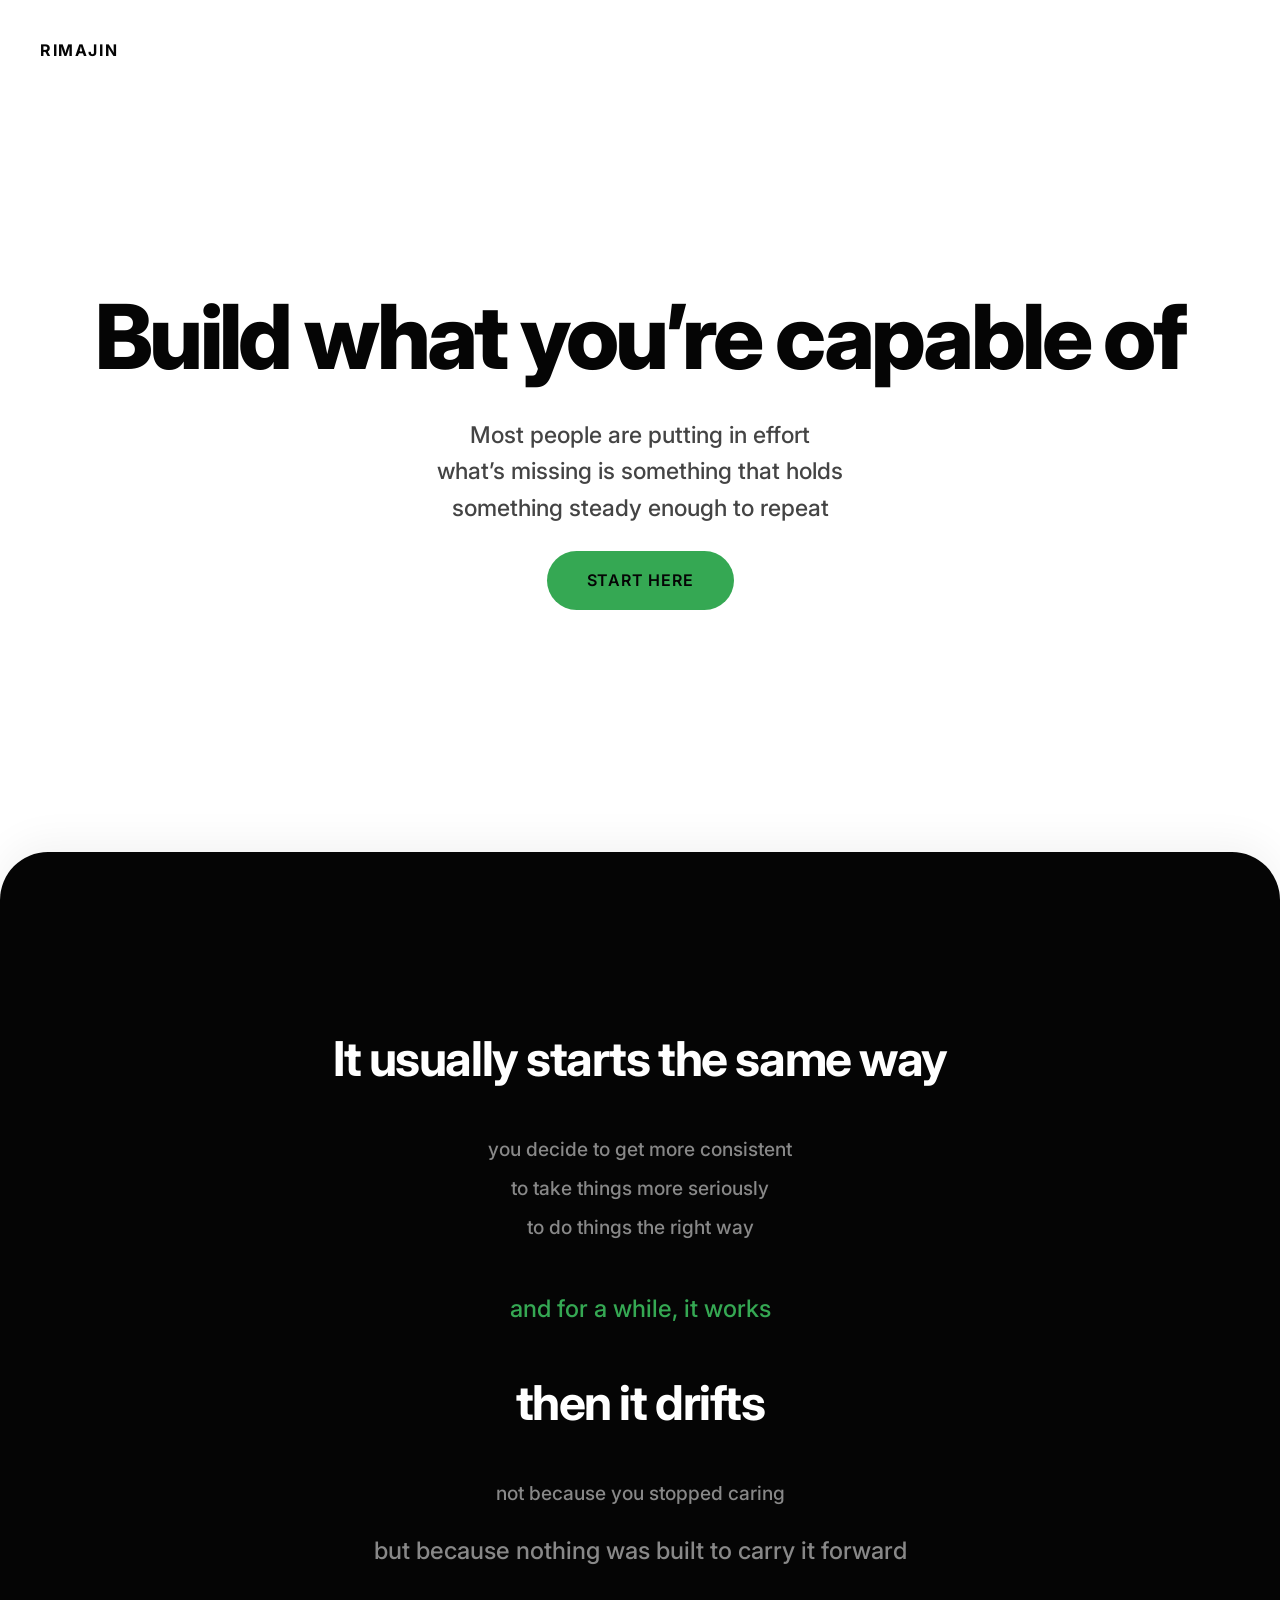
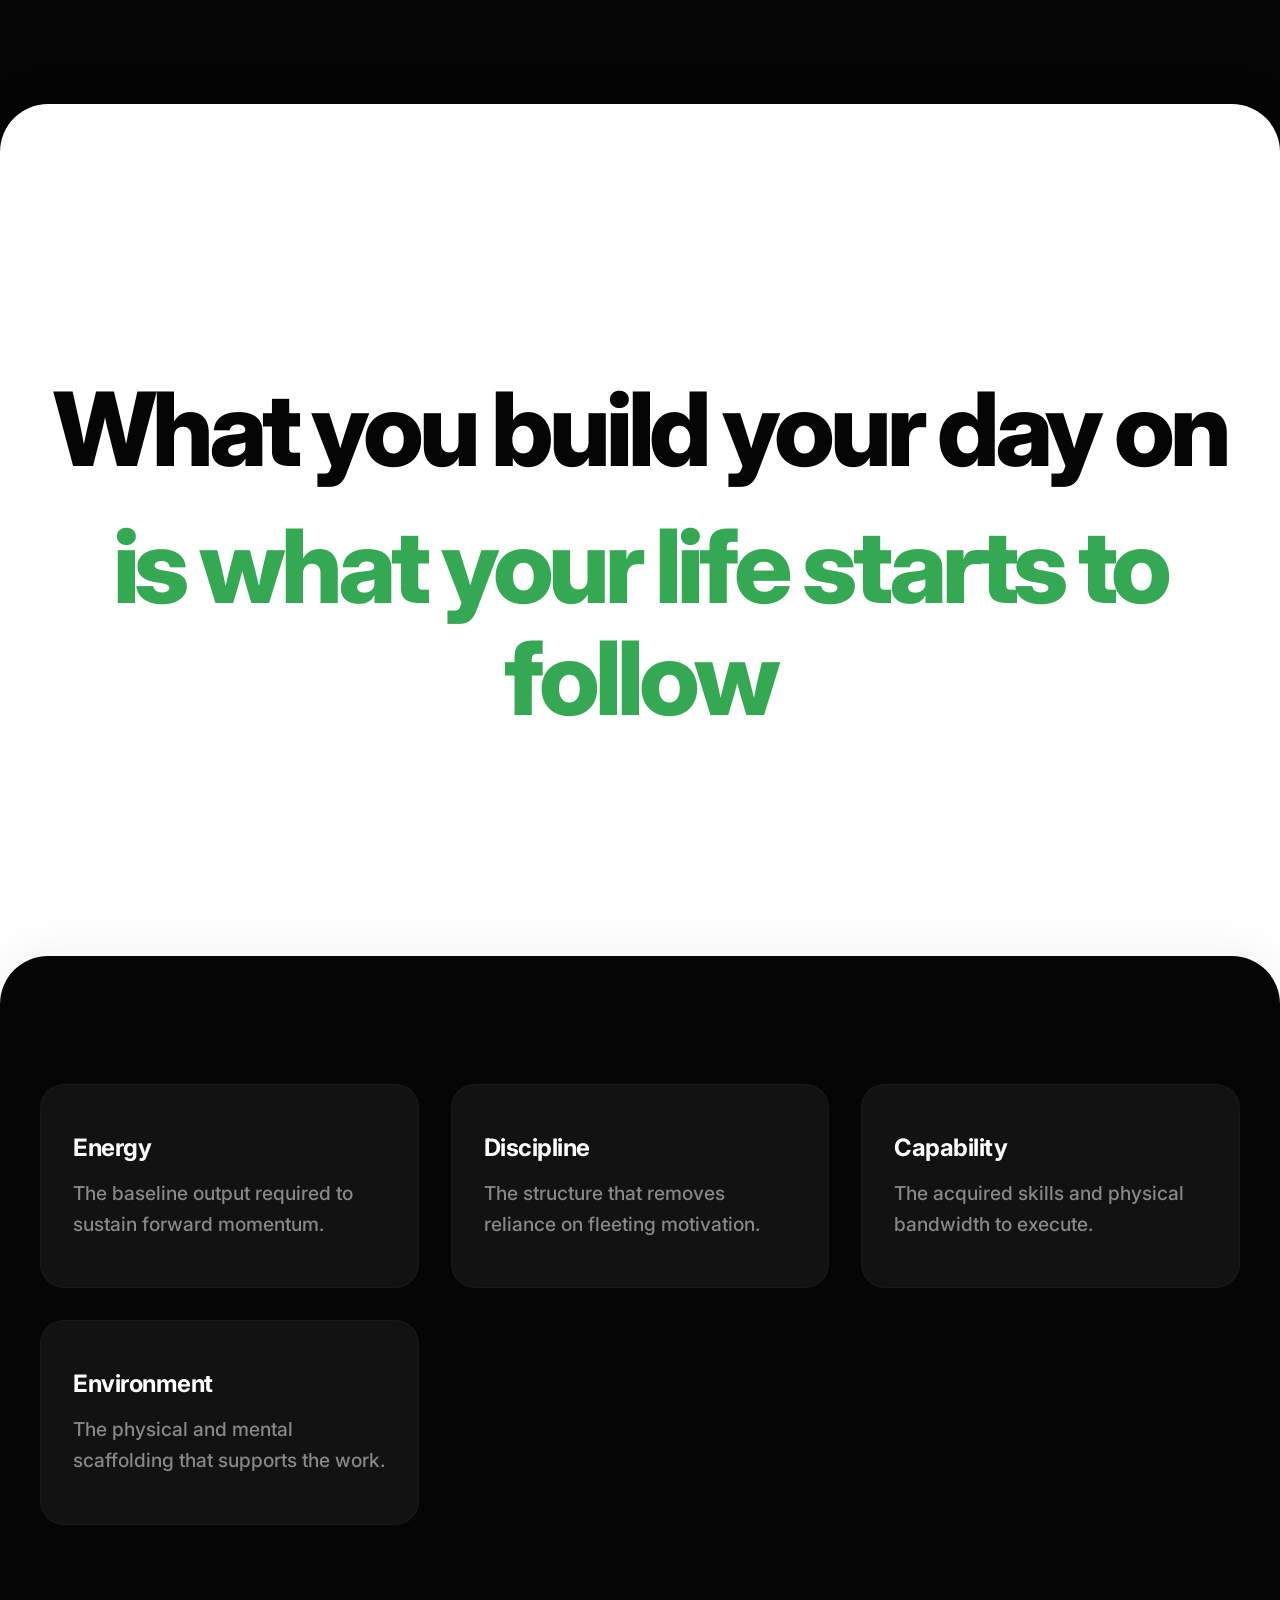
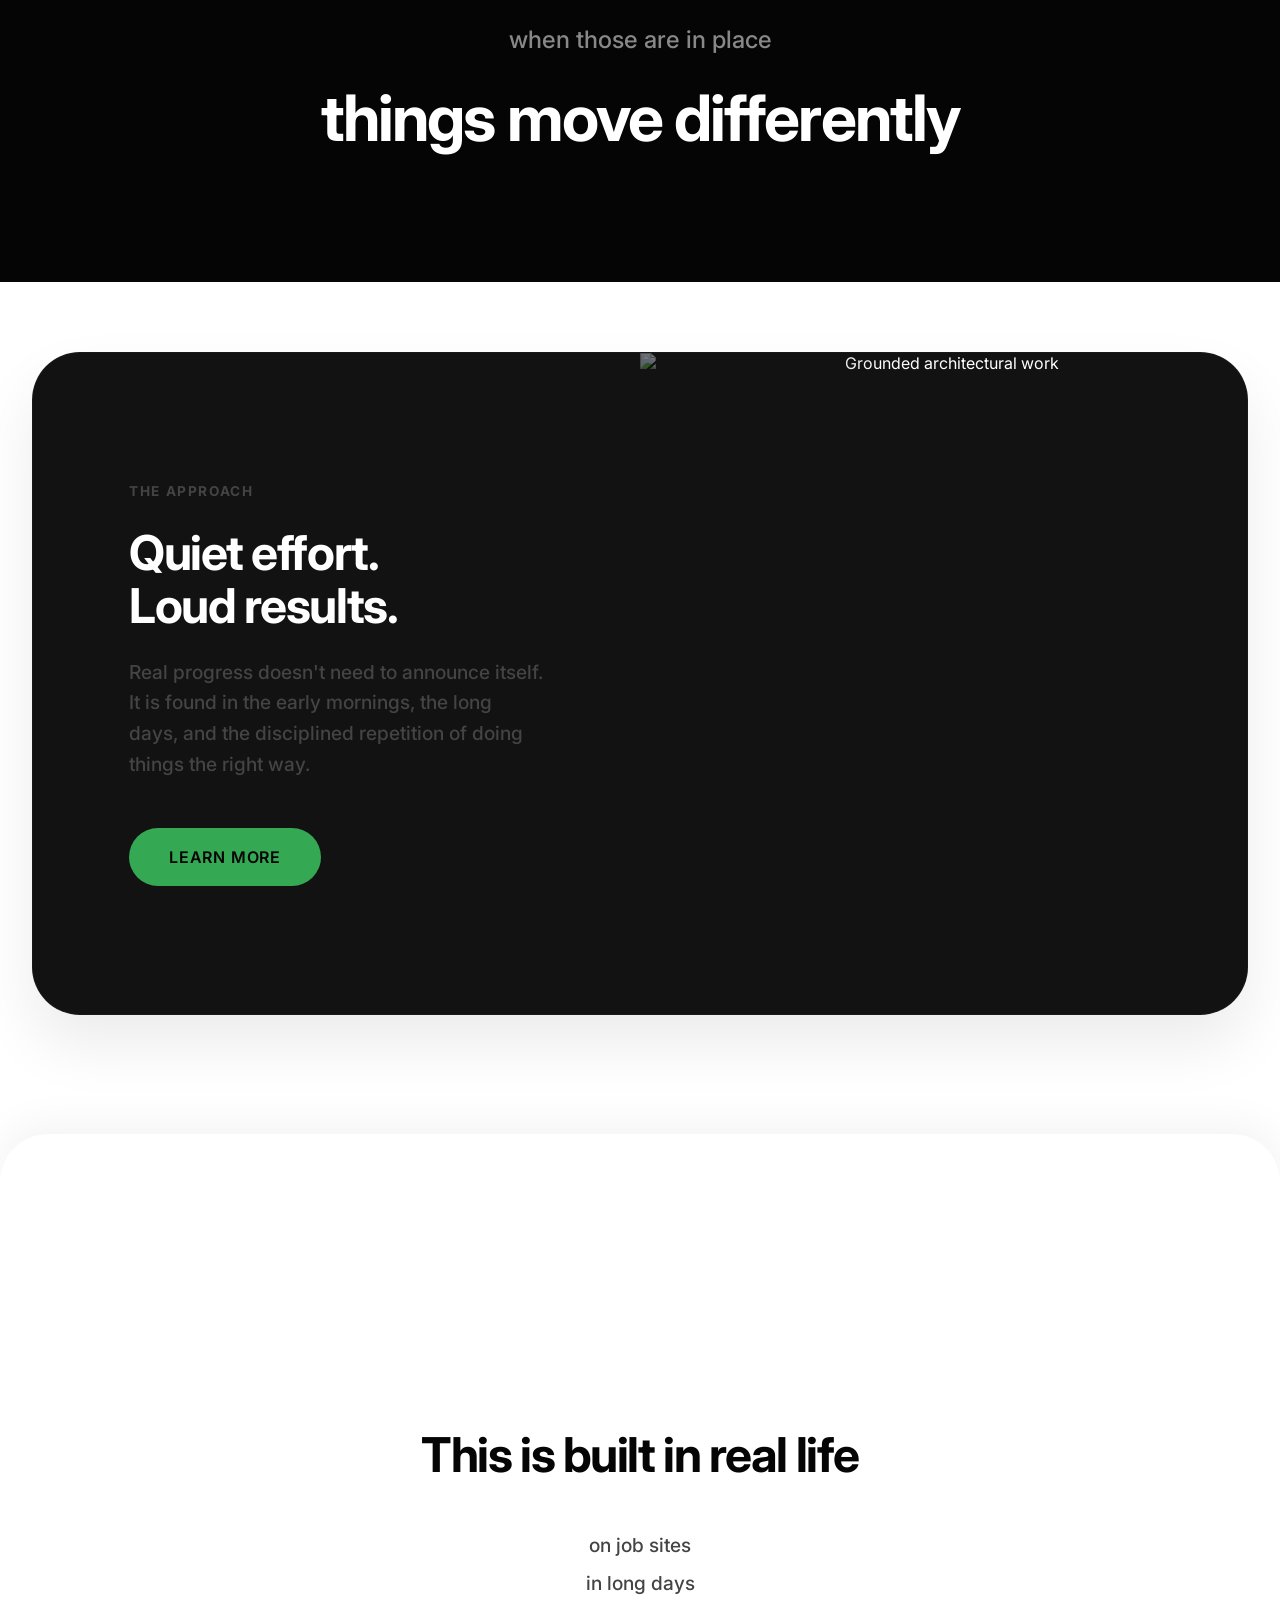
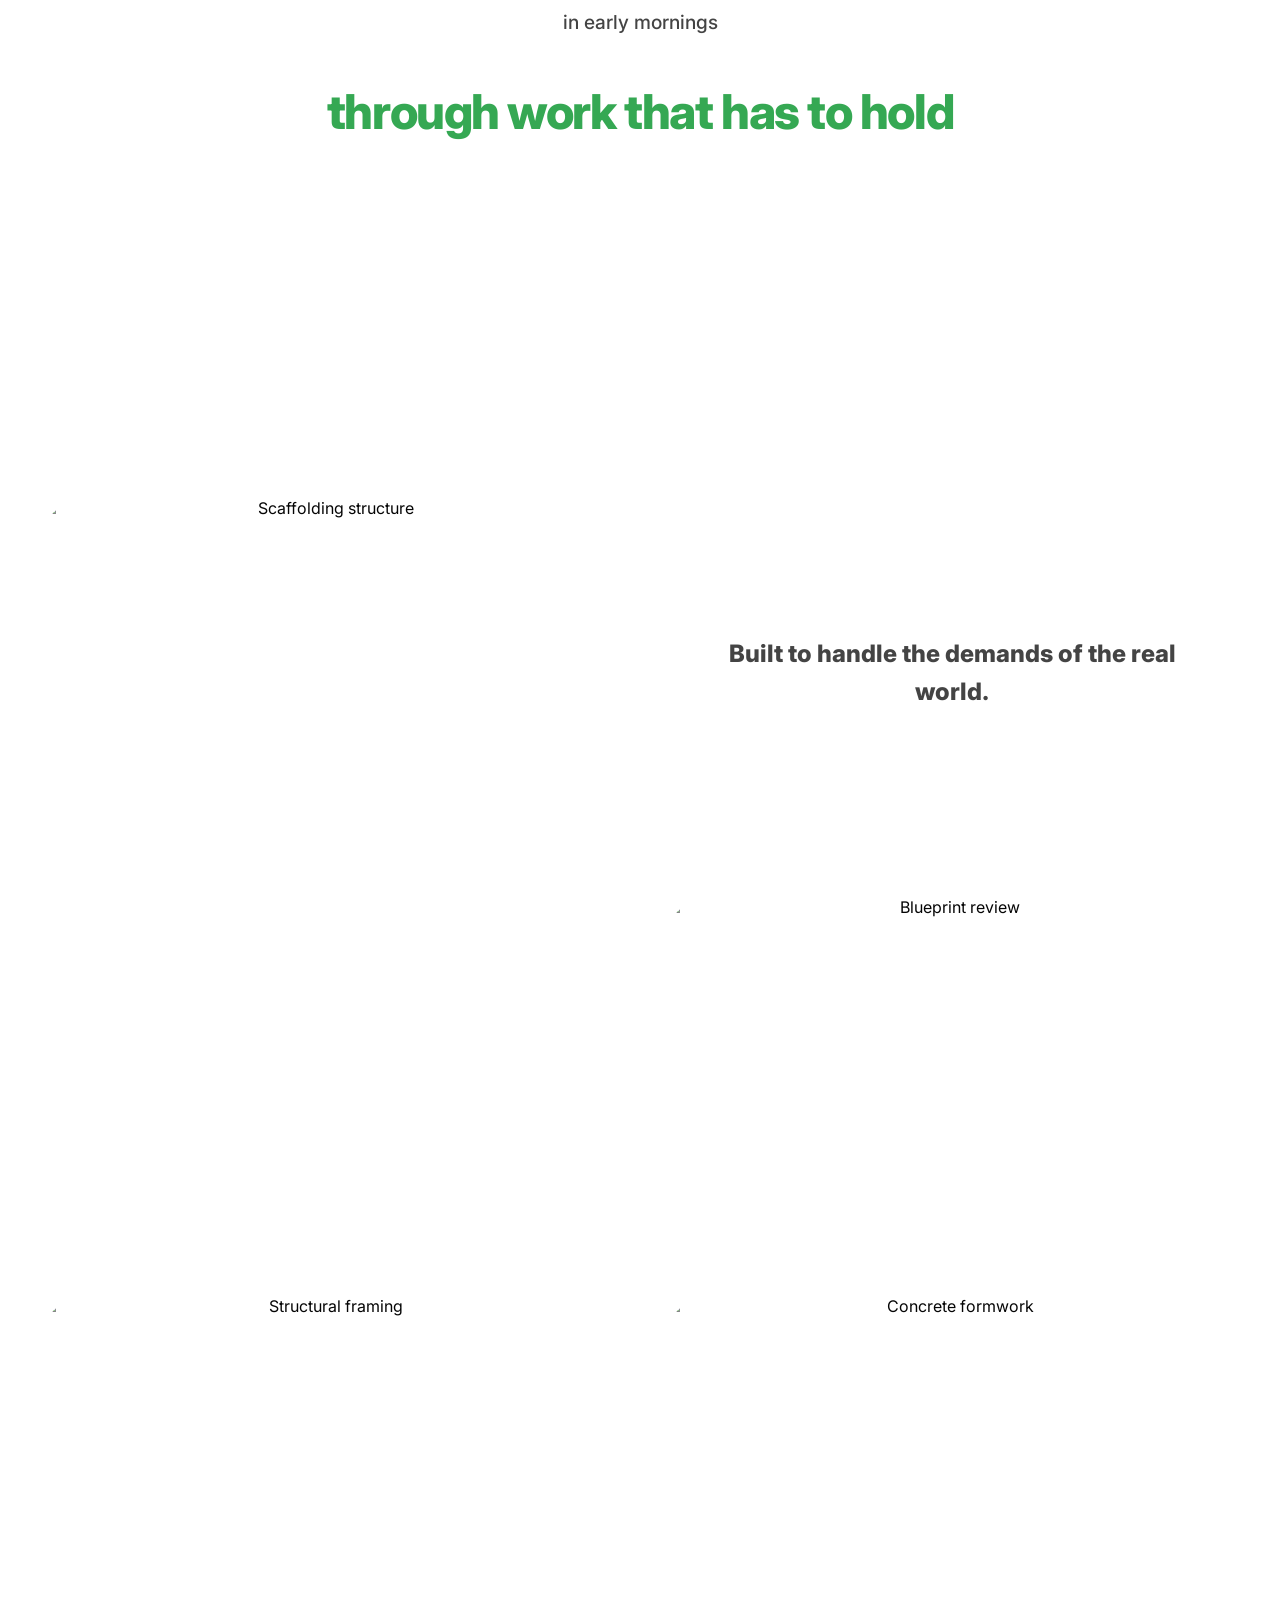
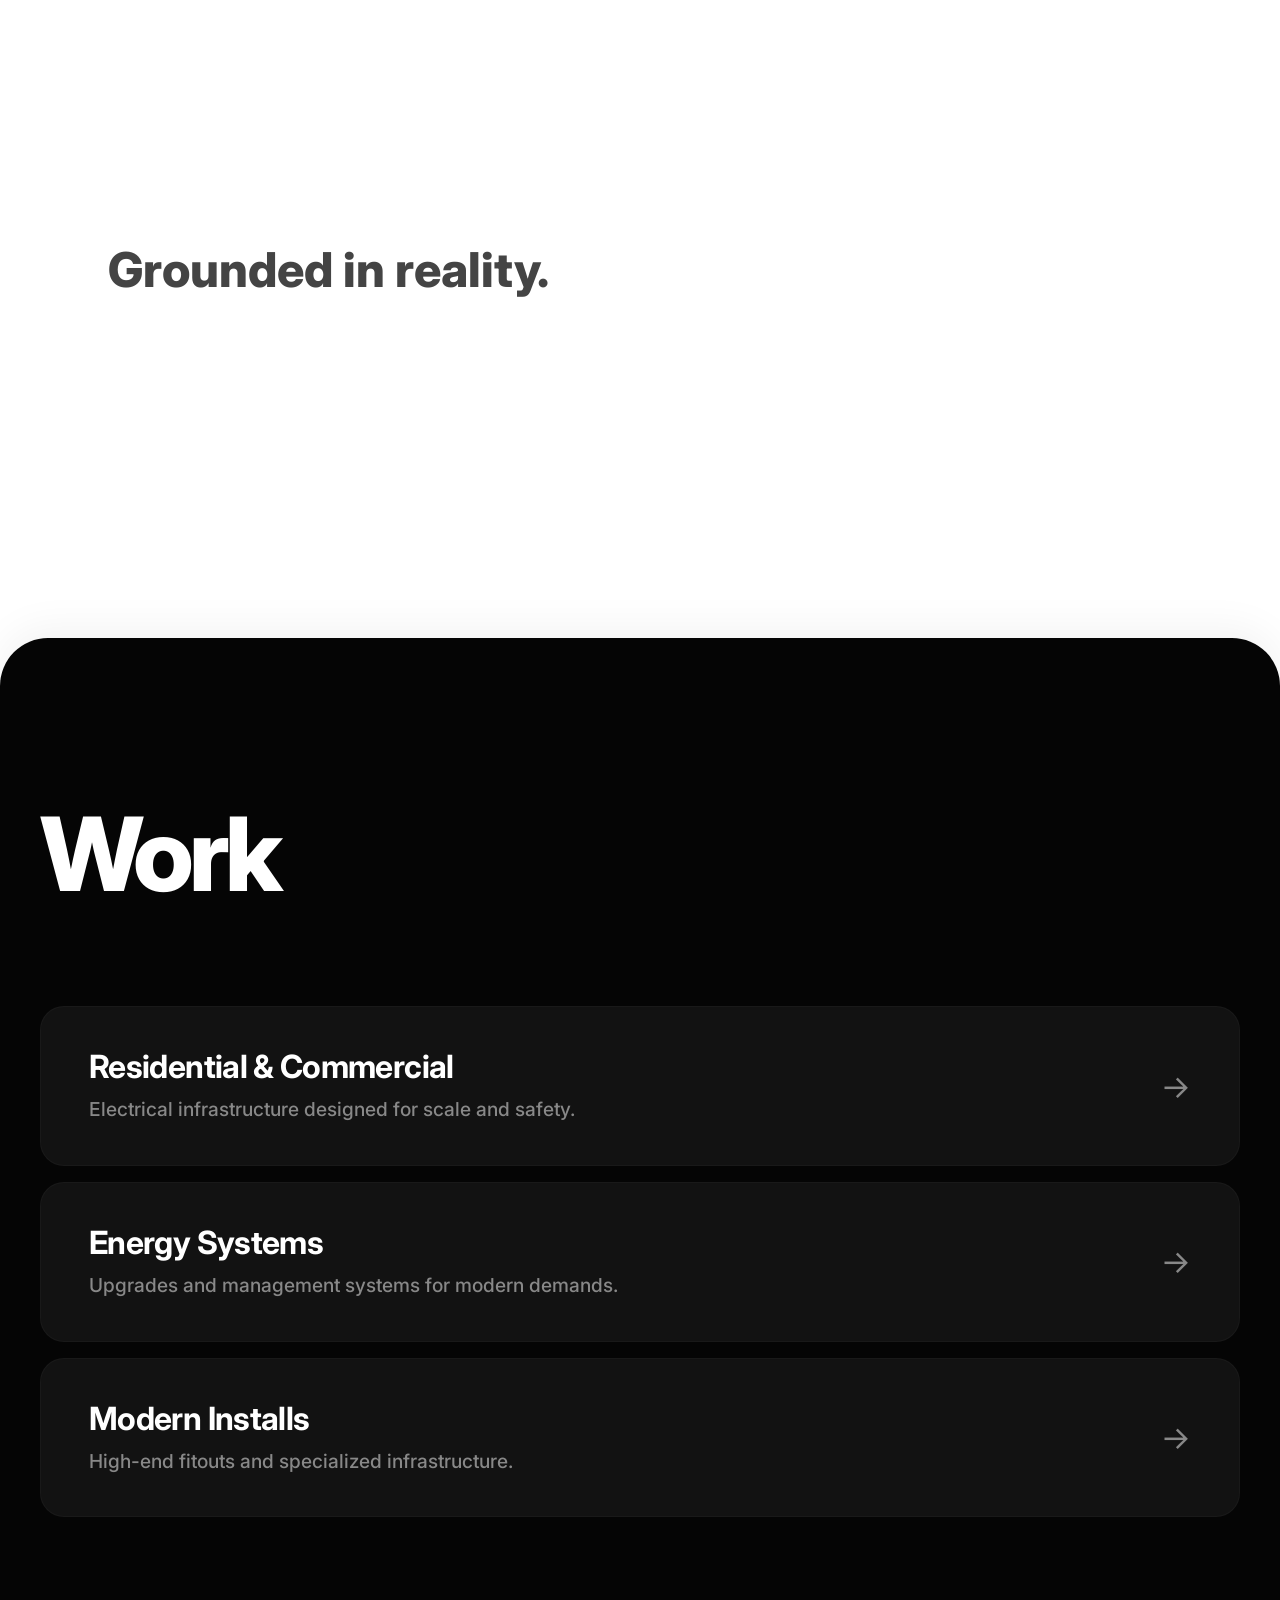
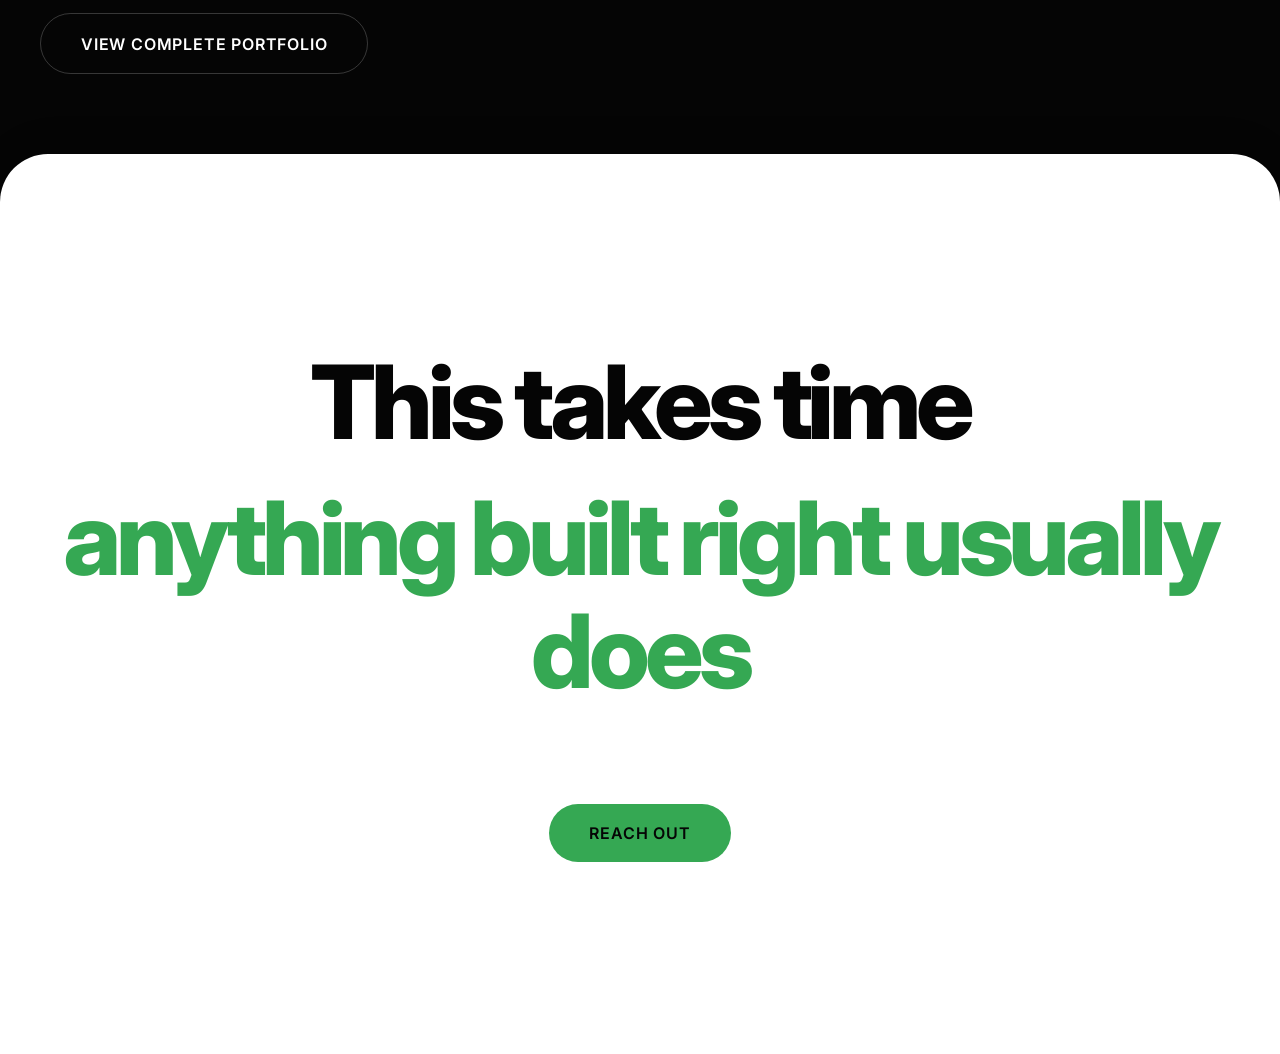
==== index.html @ c4cf65e9 "Add files via upload" ====
<!DOCTYPE html>
<html lang="en">
<head>
    <meta charset="UTF-8" />
    <meta name="viewport" content="width=device-width, initial-scale=1.0" />
    <title>Rimajin</title>
    
    <!-- Modern Typography: Inter -->
    <link rel="preconnect" href="https://fonts.googleapis.com">
    <link rel="preconnect" href="https://fonts.gstatic.com" crossorigin>
    <link href="https://fonts.googleapis.com/css2?family=Inter:wght@400;500;600;700;800&display=swap" rel="stylesheet">
    
    <link rel="stylesheet" href="styles.css" />
</head>
<body>
    
    <!-- Section 1 (Hero) -->
    <section class="screen theme-light" id="hero">
        <div class="logo fade-in-scale">Rimajin</div>
        <div class="content fade-in-scale">
            <h1>Build what you’re capable of</h1>
            <div class="subtext">
                <p>Most people are putting in effort</p>
                <p>what’s missing is something that holds</p>
                <p>something steady enough to repeat</p>
            </div>
            <div class="spacer-small"></div>
            <button class="btn btn-primary">Start here</button>
        </div>
    </section>

    <!-- Section 2 -->
    <section class="screen theme-dark rounded-top">
        <div class="content fade-in-scale">
            <h2 class="text-large">It usually starts the same way</h2>
            <div class="spacer-medium"></div>
            <div class="text-grid">
                <p>you decide to get more consistent</p>
                <p>to take things more seriously</p>
                <p>to do things the right way</p>
            </div>
            <div class="spacer-medium"></div>
            <p class="text-medium highlight-green">and for a while, it works</p>
            <div class="spacer-medium"></div>
            <h2 class="text-large">then it drifts</h2>
            <div class="spacer-medium"></div>
            <p>not because you stopped caring</p>
            <div class="spacer-small"></div>
            <p class="text-medium">but because nothing was built to carry it forward</p>
        </div>
    </section>

    <!-- Section 3 -->
    <section class="screen theme-light rounded-top">
        <div class="content fade-in-scale">
            <h2 class="text-oversized">What you build your day on</h2>
            <div class="spacer-small"></div>
            <h2 class="text-oversized highlight-green">is what your life starts to follow</h2>
        </div>
    </section>

    <!-- Section 4 Foundation -->
    <section class="screen theme-dark rounded-top section-foundation">
        <div class="content fade-in-scale">
            <div class="cards-grid">
                <div class="layer-card">
                    <h3>Energy</h3>
                    <p>The baseline output required to sustain forward momentum.</p>
                </div>
                <div class="layer-card">
                    <h3>Discipline</h3>
                    <p>The structure that removes reliance on fleeting motivation.</p>
                </div>
                <div class="layer-card">
                    <h3>Capability</h3>
                    <p>The acquired skills and physical bandwidth to execute.</p>
                </div>
                <div class="layer-card">
                    <h3>Environment</h3>
                    <p>The physical and mental scaffolding that supports the work.</p>
                </div>
            </div>
            <div class="spacer-large"></div>
            <div class="supporting-line">
                <p class="text-medium">when those are in place</p>
                <div class="spacer-small"></div>
                <h2>things move differently</h2>
            </div>
        </div>
    </section>

    <!-- Section 4.5 Feature -->
    <section class="screen theme-light" style="padding: 2rem 2rem 8rem;">
        <div class="feature-container theme-dark fade-in-scale">
            <div class="feature-content">
                <p class="supporting-line-small">The Approach</p>
                <div class="spacer-small"></div>
                <h2 class="text-large">Quiet effort.<br>Loud results.</h2>
                <div class="spacer-small"></div>
                <p>Real progress doesn't need to announce itself. It is found in the early mornings, the long days, and the disciplined repetition of doing things the right way.</p>
                <div class="spacer-medium"></div>
                <button class="btn btn-primary">Learn more</button>
            </div>
            <div class="feature-image">
                <!-- Using a high-quality relevant Unsplash placeholder since image gen failed -->
                <img src="https://images.unsplash.com/photo-1541888081622-0a1371fa76de?auto=format&fit=crop&q=80&w=1200&h=1400" alt="Grounded architectural work" />
                <div class="image-overlay"></div>
            </div>
        </div>
    </section>

    <!-- Section 5 -->
    <section class="screen theme-light rounded-top">
        <div class="content fade-in-scale">
            <h2 class="text-large">This is built in real life</h2>
            <div class="spacer-medium"></div>
            <div class="text-grid center">
                <p>on job sites</p>
                <p>in long days</p>
                <p>in early mornings</p>
            </div>
            <div class="spacer-medium"></div>
            <h2 class="text-large text-heavy highlight-green">through work that has to hold</h2>
        </div>
    </section>

    <!-- Section 5.5 Lifestyle Grid -->
    <section class="screen theme-light section-lifestyle" style="padding-top: 4rem; padding-bottom: 15rem;">
        <div class="content">
            <div class="lifestyle-grid">
                <!-- Offset Row 1/2-->
                <div class="fade-in-scale delay-1 item-large">
                    <div class="grid-item img-tile">
                        <img src="https://images.unsplash.com/photo-1504307651254-35680f356f12?auto=format&fit=crop&q=80&w=1200" alt="Scaffolding structure" />
                    </div>
                </div>
                <div class="fade-in-scale delay-2 item-small text-tile-wrap">
                    <div class="grid-item text-tile">
                        <p class="text-medium text-heavy">Built to handle the demands of the real world.</p>
                    </div>
                </div>
                <div class="fade-in-scale delay-3 item-small">
                    <div class="grid-item img-tile">
                        <img src="https://images.unsplash.com/photo-1581094794329-c8112a89af12?auto=format&fit=crop&q=80&w=800" alt="Blueprint review" />
                    </div>
                </div>
                
                <!-- Offset Row 3/4 -->
                <div class="fade-in-scale delay-1 item-small">
                    <div class="grid-item img-tile">
                        <img src="https://images.unsplash.com/photo-1531834685032-c34bf0d84c77?auto=format&fit=crop&q=80&w=800" alt="Structural framing" />
                    </div>
                </div>
                <div class="fade-in-scale delay-2 item-large">
                    <div class="grid-item img-tile">
                        <img src="https://images.unsplash.com/photo-1508344928928-768ad33ff17c?auto=format&fit=crop&q=80&w=1200" alt="Concrete formwork" />
                    </div>
                </div>
                <div class="fade-in-scale delay-3 item-small text-tile-wrap">
                    <div class="grid-item text-tile">
                        <p class="text-large text-heavy highlight-green">Grounded in reality.</p>
                    </div>
                </div>
            </div>
        </div>
    </section>

    <!-- Section 6 (Services) -->
    <section class="screen theme-dark rounded-top section-services">
        <div class="content fade-in-scale align-left">
            <h2 class="text-oversized section-label">Work</h2>
            <div class="spacer-large"></div>
            
            <div class="services-track">
                <a href="#" class="service-block">
                    <div class="service-content">
                        <h3>Residential &amp; Commercial</h3>
                        <p>Electrical infrastructure designed for scale and safety.</p>
                    </div>
                    <div class="service-arrow">→</div>
                </a>
                
                <a href="#" class="service-block">
                    <div class="service-content">
                        <h3>Energy Systems</h3>
                        <p>Upgrades and management systems for modern demands.</p>
                    </div>
                    <div class="service-arrow">→</div>
                </a>
                
                <a href="#" class="service-block">
                    <div class="service-content">
                        <h3>Modern Installs</h3>
                        <p>High-end fitouts and specialized infrastructure.</p>
                    </div>
                    <div class="service-arrow">→</div>
                </a>
            </div>

            <div class="spacer-large"></div>
            <button class="btn btn-outline-light">View complete portfolio</button>
        </div>
    </section>

    <!-- Section 7 (Closing) -->
    <section class="screen theme-light rounded-top section-closing">
        <div class="content fade-in-scale">
            <h2 class="text-oversized">This takes time</h2>
            <div class="spacer-small"></div>
            <h2 class="text-oversized highlight-green">anything built right usually does</h2>
            <div class="spacer-large"></div>
            <button class="btn btn-primary">Reach out</button>
        </div>
    </section>

    <script src="script.js"></script>
</body>
</html>
---- styles.css ----
:root {
    --green: #35a853;
    --black: #050505;
    --dark-grey: #121212;
    --light-grey: #f4f4f4;
    --text-grey: #888888;
    --white: #ffffff;
    --font-main: 'Inter', sans-serif;
    
    /* Architectural structural vars */
    --radius-large: 48px;
    --radius-card: 24px;
    --overlap: -48px;
}

* {
    margin: 0;
    padding: 0;
    box-sizing: border-box;
}

body {
    font-family: var(--font-main);
    background-color: var(--white);
    color: var(--black);
    -webkit-font-smoothing: antialiased;
    -moz-osx-font-smoothing: grayscale;
    /* Natural scrolling */
    overflow-x: hidden;
}

/* Base Section Styling */
.screen {
    min-height: 100vh;
    display: flex;
    flex-direction: column;
    justify-content: center;
    align-items: center;
    text-align: center;
    padding: 8rem 2rem;
    position: relative;
    width: 100%;
    z-index: 1;
}

.content {
    max-width: 1200px;
    width: 100%;
    display: flex;
    flex-direction: column;
    align-items: center;
    justify-content: center;
}

.content.align-left {
    align-items: flex-start;
    text-align: left;
}

/* Layered Overlap Architecture */
.rounded-top {
    border-top-left-radius: var(--radius-large);
    border-top-right-radius: var(--radius-large);
    margin-top: var(--overlap);
    /* Ensure shadows cast down onto the section before it */
    box-shadow: 0 -10px 40px rgba(0, 0, 0, 0.05);
}

/* Theme Alternation */
.theme-light {
    background-color: var(--white);
    color: var(--black);
}

.theme-dark {
    background-color: var(--black);
    color: var(--white);
}

/* Kinetic Motion setup */
.fade-in-scale {
    opacity: 0;
    transform: translateY(40px) scale(0.97);
    transition: opacity 1.4s cubic-bezier(0.16, 1, 0.3, 1), transform 1.4s cubic-bezier(0.16, 1, 0.3, 1);
}

.fade-in-scale.visible {
    opacity: 1;
    transform: translateY(0) scale(1);
}

/* Typography elements */
.logo {
    font-size: 1rem;
    font-weight: 700;
    letter-spacing: 0.1em;
    text-transform: uppercase;
    position: absolute;
    top: 40px;
    left: 40px;
    z-index: 10;
}

h1 {
    font-size: clamp(3rem, 7vw, 6rem);
    font-weight: 800;
    line-height: 1.05;
    letter-spacing: -0.04em;
    margin-bottom: 2rem;
}

h2 {
    font-size: clamp(2.5rem, 5vw, 4rem);
    font-weight: 700;
    line-height: 1.1;
    letter-spacing: -0.03em;
    margin: 0;
}

h2.text-oversized {
    font-size: clamp(3rem, 8vw, 6.5rem);
    font-weight: 800;
    letter-spacing: -0.05em;
}

p {
    font-size: clamp(1rem, 1.5vw, 1.2rem);
    font-weight: 500;
    line-height: 1.6;
    color: var(--text-grey);
    margin: 0;
}

.theme-light p {
    color: #444;
}

.text-large {
    font-size: clamp(2rem, 4vw, 3rem);
}
.text-medium {
    font-size: clamp(1.2rem, 2vw, 1.5rem);
}
.text-heavy {
    font-weight: 800;
}

.highlight-green {
    color: var(--green);
}

/* Special Spacing Helpers */
.spacer-small { height: 1.5rem; }
.spacer-medium { height: 3rem; }
.spacer-large { height: 6rem; }

/* Grids and Cards */
.subtext p {
    font-size: clamp(1.1rem, 1.8vw, 1.5rem);
}

.text-grid {
    display: flex;
    flex-direction: column;
    gap: 0.5rem;
}

.text-grid.center {
    align-items: center;
}

.cards-grid {
    display: grid;
    grid-template-columns: repeat(auto-fit, minmax(280px, 1fr));
    gap: 2rem;
    width: 100%;
}

.layer-card {
    background-color: var(--dark-grey);
    padding: 3rem 2rem;
    border-radius: var(--radius-card);
    text-align: left;
    transition: transform 0.4s cubic-bezier(0.16, 1, 0.3, 1), background-color 0.4s ease;
    border: 1px solid rgba(255, 255, 255, 0.03);
}

.layer-card:hover {
    transform: translateY(-8px);
    background-color: #1a1a1a;
    border-color: rgba(53, 168, 83, 0.3);
}

.layer-card h3 {
    font-size: 1.5rem;
    font-weight: 700;
    color: var(--white);
    margin-bottom: 1rem;
    letter-spacing: -0.02em;
}

/* Services section specific */
.section-services {
    padding-top: 10rem;
}

.services-track {
    width: 100%;
    display: flex;
    flex-direction: column;
    gap: 1rem;
}

.service-block {
    display: flex;
    justify-content: space-between;
    align-items: center;
    background-color: var(--dark-grey);
    padding: 2.5rem 3rem;
    border-radius: var(--radius-card);
    text-decoration: none;
    transition: all 0.4s cubic-bezier(0.16, 1, 0.3, 1);
    border: 1px solid rgba(255, 255, 255, 0.03);
}

.service-block:hover {
    transform: scale(1.02);
    background-color: var(--green);
    border-color: var(--green);
}

.service-content h3 {
    font-size: 2rem;
    color: var(--white);
    font-weight: 700;
    letter-spacing: -0.02em;
    margin-bottom: 0.5rem;
}

.service-block:hover .service-content h3,
.service-block:hover .service-content p {
    color: var(--black);
}

.service-arrow {
    font-size: 2rem;
    color: var(--text-grey);
    transition: transform 0.4s ease, color 0.4s ease;
}

.service-block:hover .service-arrow {
    color: var(--black);
    transform: translateX(10px);
}

/* Buttons */
.btn {
    display: inline-flex;
    align-items: center;
    justify-content: center;
    background-color: transparent;
    font-family: var(--font-main);
    font-size: 1rem;
    font-weight: 600;
    padding: 1.2rem 2.5rem;
    border: none;
    border-radius: 100px;
    cursor: pointer;
    text-transform: uppercase;
    letter-spacing: 0.05em;
    transition: all 0.3s cubic-bezier(0.16, 1, 0.3, 1);
}

.btn-primary {
    background-color: var(--green);
    color: var(--black);
}

.btn-primary:hover {
    background-color: var(--black);
    color: var(--green);
    transform: translateY(-3px) scale(1.02);
}

.theme-dark .btn-primary:hover {
    background-color: var(--white);
    color: var(--green);
}

.btn-outline-light {
    border: 1px solid rgba(255, 255, 255, 0.2);
    color: var(--white);
}

.btn-outline-light:hover {
    border-color: var(--white);
    background-color: var(--white);
    color: var(--black);
    transform: translateY(-3px);
}

/* Feature Section (2 Column) */
.feature-container {
    max-width: 1300px;
    width: 100%;
    margin: 0 auto;
    border-radius: var(--radius-large);
    background-color: var(--dark-grey); /* dark-grey or near black */
    display: grid;
    grid-template-columns: 1fr 1fr;
    box-shadow: 0 30px 60px rgba(0, 0, 0, 0.08); /* Grounded shadow */
    border: 1px solid rgba(255, 255, 255, 0.03);
    /* Subtle kinetic motion already handled by .fade-in-scale */
}

.feature-content {
    padding: 8rem 6rem;
    display: flex;
    flex-direction: column;
    justify-content: center;
    align-items: flex-start;
    text-align: left;
}

.supporting-line-small {
    font-size: 0.85rem;
    text-transform: uppercase;
    letter-spacing: 0.12em;
    font-weight: 700;
    color: rgba(255,255,255,0.4);
}

.feature-image {
    position: relative;
    width: 100%;
    height: 100%;
    min-height: 600px;
    /* Round only the right side on desktop */
    border-radius: 0 var(--radius-large) var(--radius-large) 0;
    overflow: hidden;
}

.feature-image img {
    position: absolute;
    top: 0;
    left: 0;
    width: 100%;
    height: 100%;
    object-fit: cover;
    object-position: center;
    display: block;
}

.image-overlay {
    position: absolute;
    top: 0;
    left: 0;
    right: 0;
    bottom: 0;
    /* Subtle gradient overlay to add depth without looking dirty */
    background: linear-gradient(to right, rgba(18,18,18,0.6) 0%, rgba(18,18,18,0) 40%);
    pointer-events: none;
}

/* Lifestyle Grid Section */
.lifestyle-grid {
    display: grid;
    grid-template-columns: repeat(2, 1fr);
    grid-auto-flow: dense;
    gap: 3rem;
    width: 100%;
}

.item-large { grid-row: span 2; }
.item-small { grid-row: span 1; }

.grid-item {
    width: 100%;
    height: 100%;
    border-radius: var(--radius-large);
    overflow: hidden;
    position: relative;
    background-color: transparent;
}

.img-tile {
    min-height: 100%;
    transition: transform 0.6s cubic-bezier(0.16, 1, 0.3, 1), box-shadow 0.6s ease;
}

/* Fixed heights to ensure perfect grid alignment */
.item-large > .grid-item { height: 750px; }
.item-small > .grid-item { height: 351px; /* (750 - 48px gap) / 2 */ }

.item-small.text-tile-wrap > .grid-item {
    background: transparent;
    border: none;
    display: flex;
    align-items: center;
    justify-content: center;
}

.img-tile img {
    width: 100%;
    height: 100%;
    object-fit: cover;
    display: block;
    transition: transform 1.2s cubic-bezier(0.16, 1, 0.3, 1);
}

.img-tile:hover {
    transform: translateY(-8px);
    box-shadow: 0 24px 48px rgba(0, 0, 0, 0.08); /* Subtle lift */
}

.img-tile:hover img {
    transform: scale(1.04); /* Slight zoom */
}

.text-tile {
    padding: 3rem;
    text-align: center;
}

/* Stagger transition delays for scroll fade */
.delay-1 { transition-delay: 0.1s, 0.1s; }
.delay-2 { transition-delay: 0.2s, 0.2s; }
.delay-3 { transition-delay: 0.3s, 0.3s; }

/* Responsive */
@media (max-width: 1024px) {
    .feature-container {
        grid-template-columns: 1fr;
    }
    
    .feature-content {
        padding: 5rem 3rem;
    }

    .feature-image {
        min-height: 400px;
        /* Round the bottom on mobile instead */
        border-radius: 0 0 var(--radius-large) var(--radius-large);
    }
}

@media (max-width: 768px) {
    .screen {
        padding: 5rem 1.5rem;
    }
    
    .rounded-top {
        margin-top: -32px;
        border-top-left-radius: 32px;
        border-top-right-radius: 32px;
    }

    .service-block {
        flex-direction: column;
        align-items: flex-start;
        padding: 2rem;
        gap: 1.5rem;
    }
    
    .service-arrow {
        align-self: flex-end;
    }
}
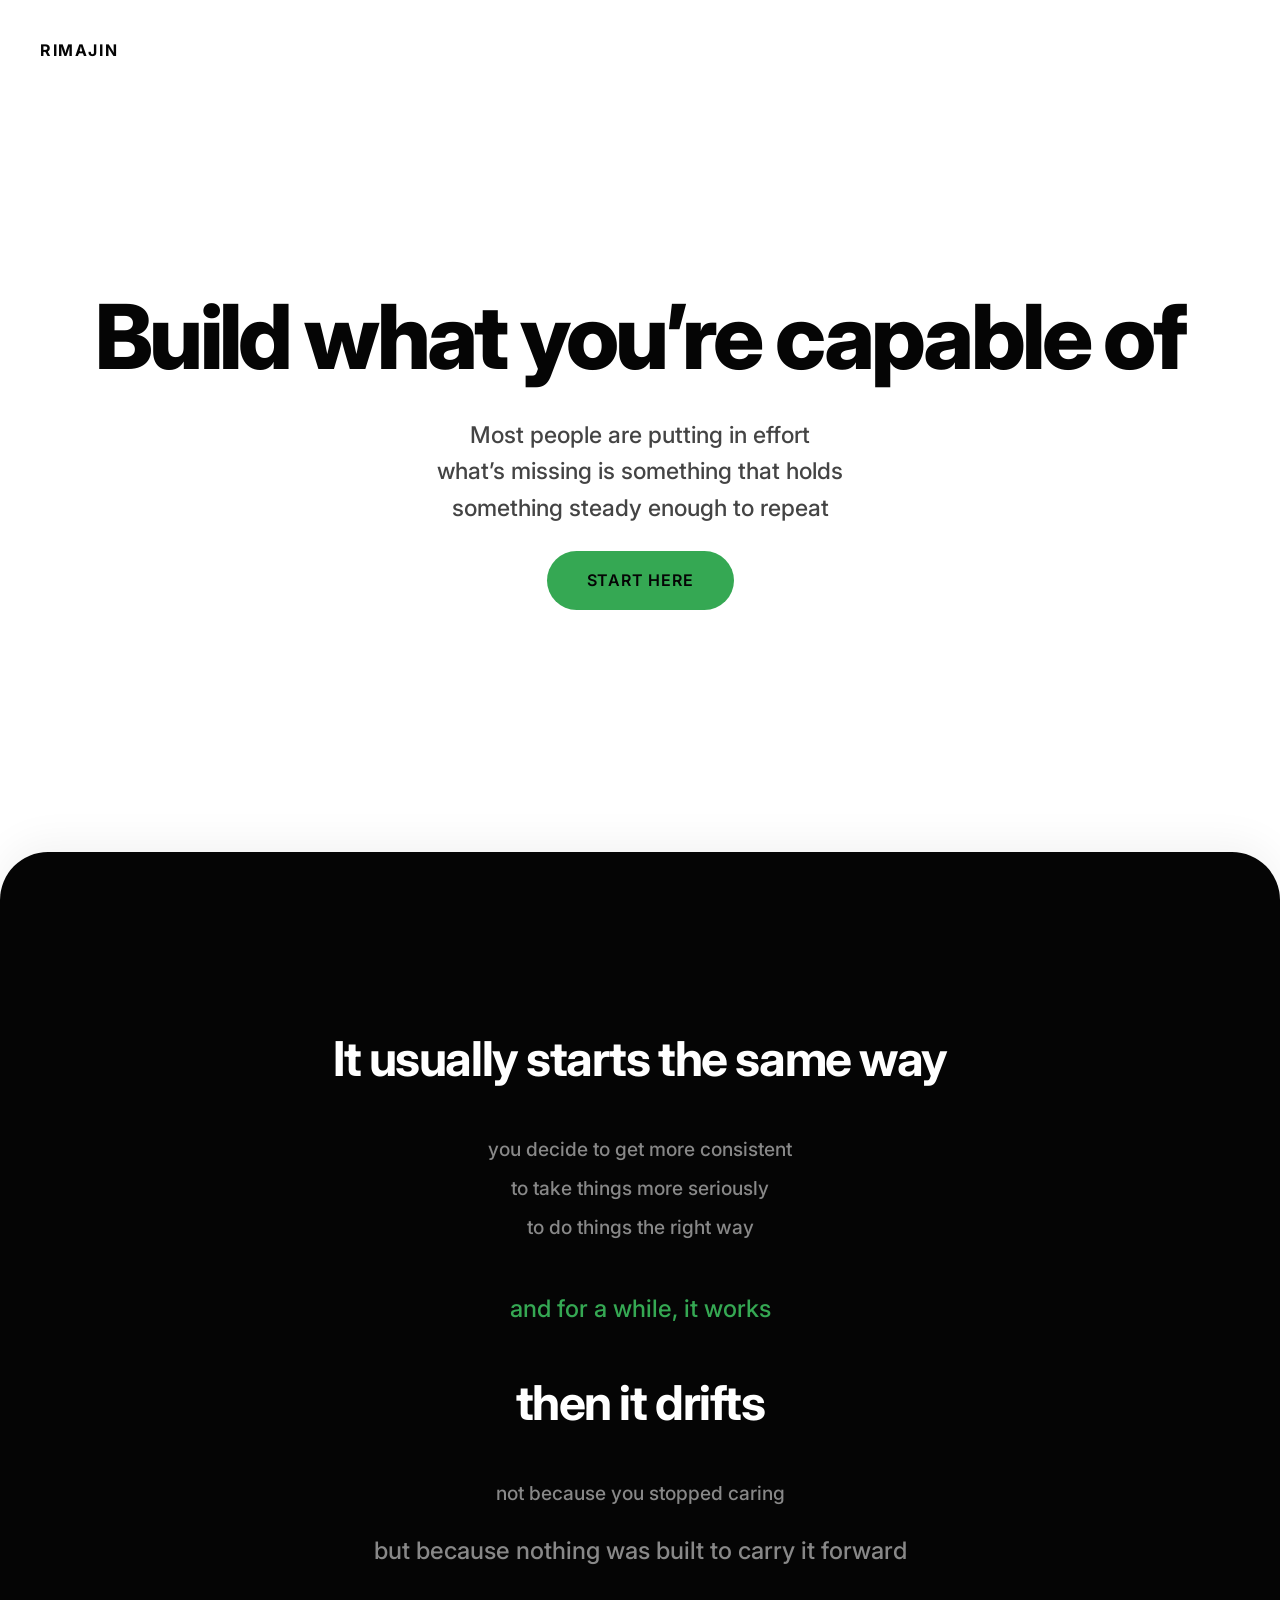
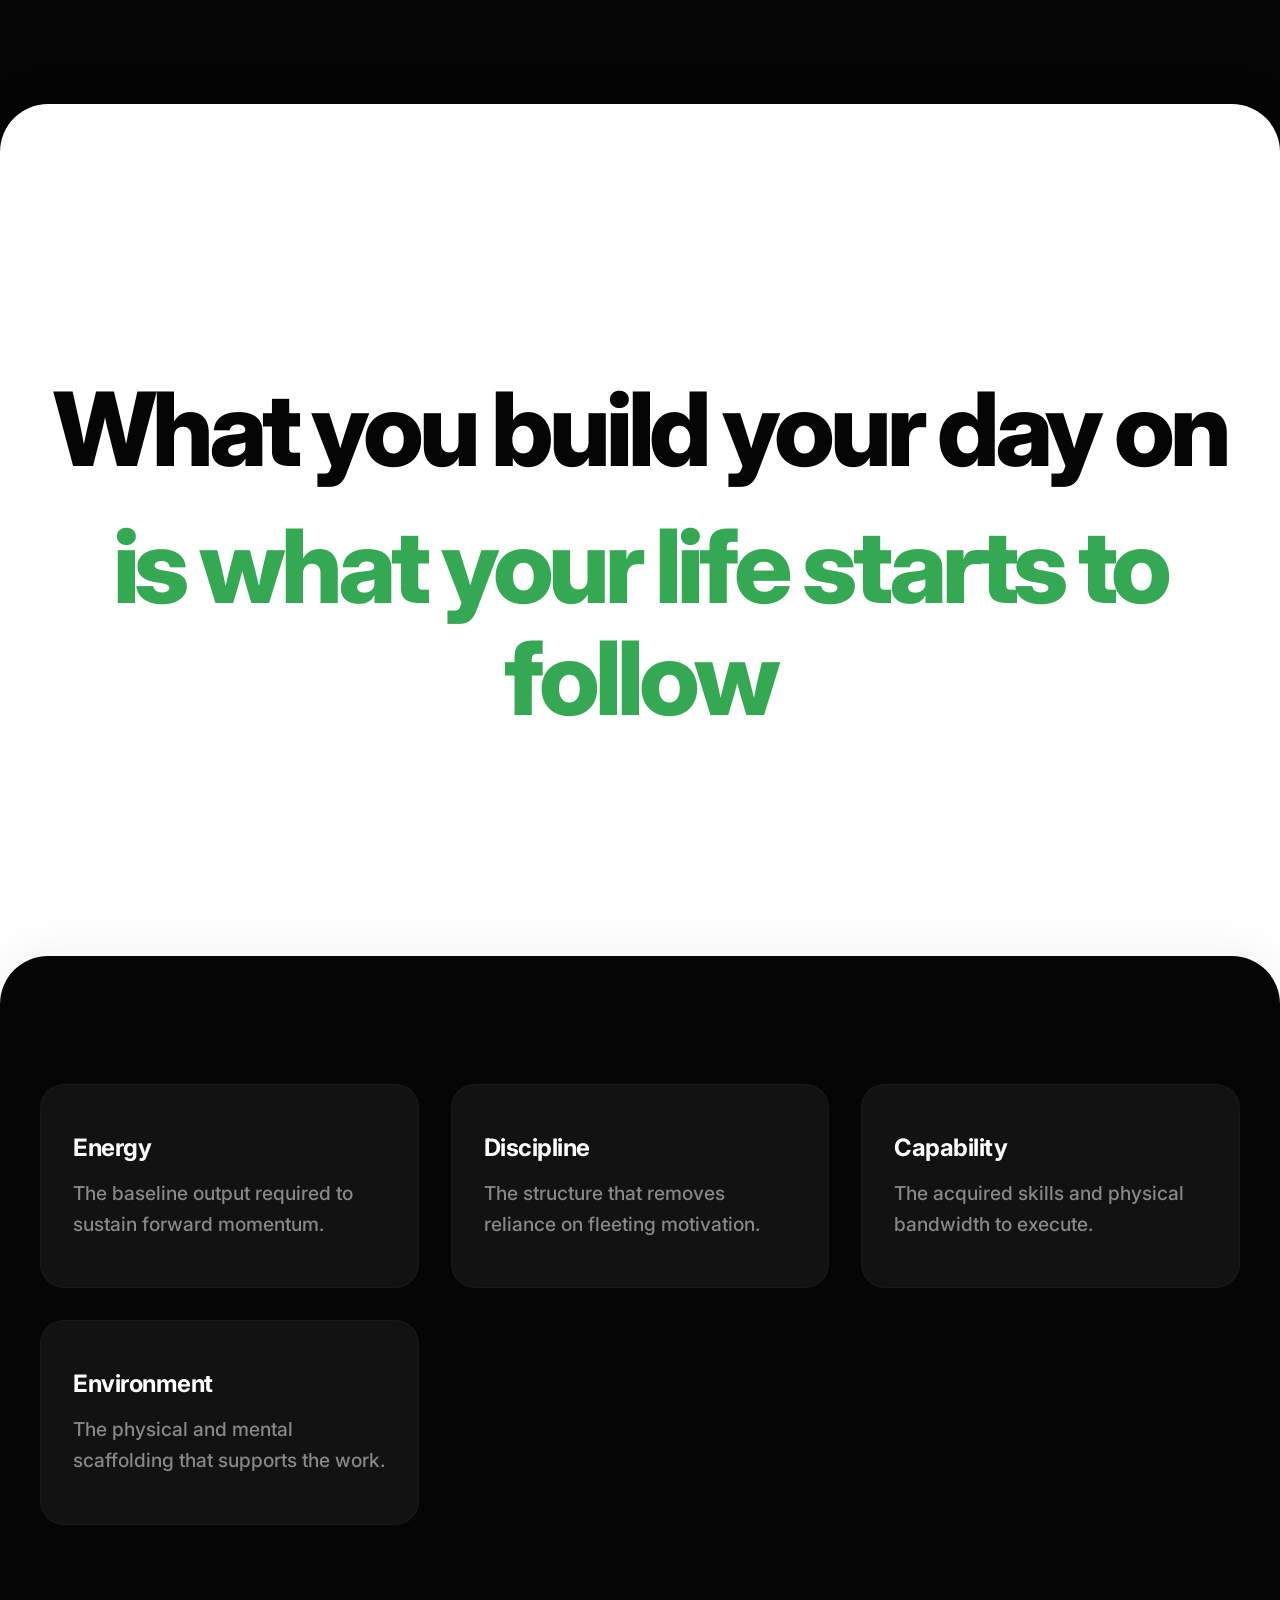
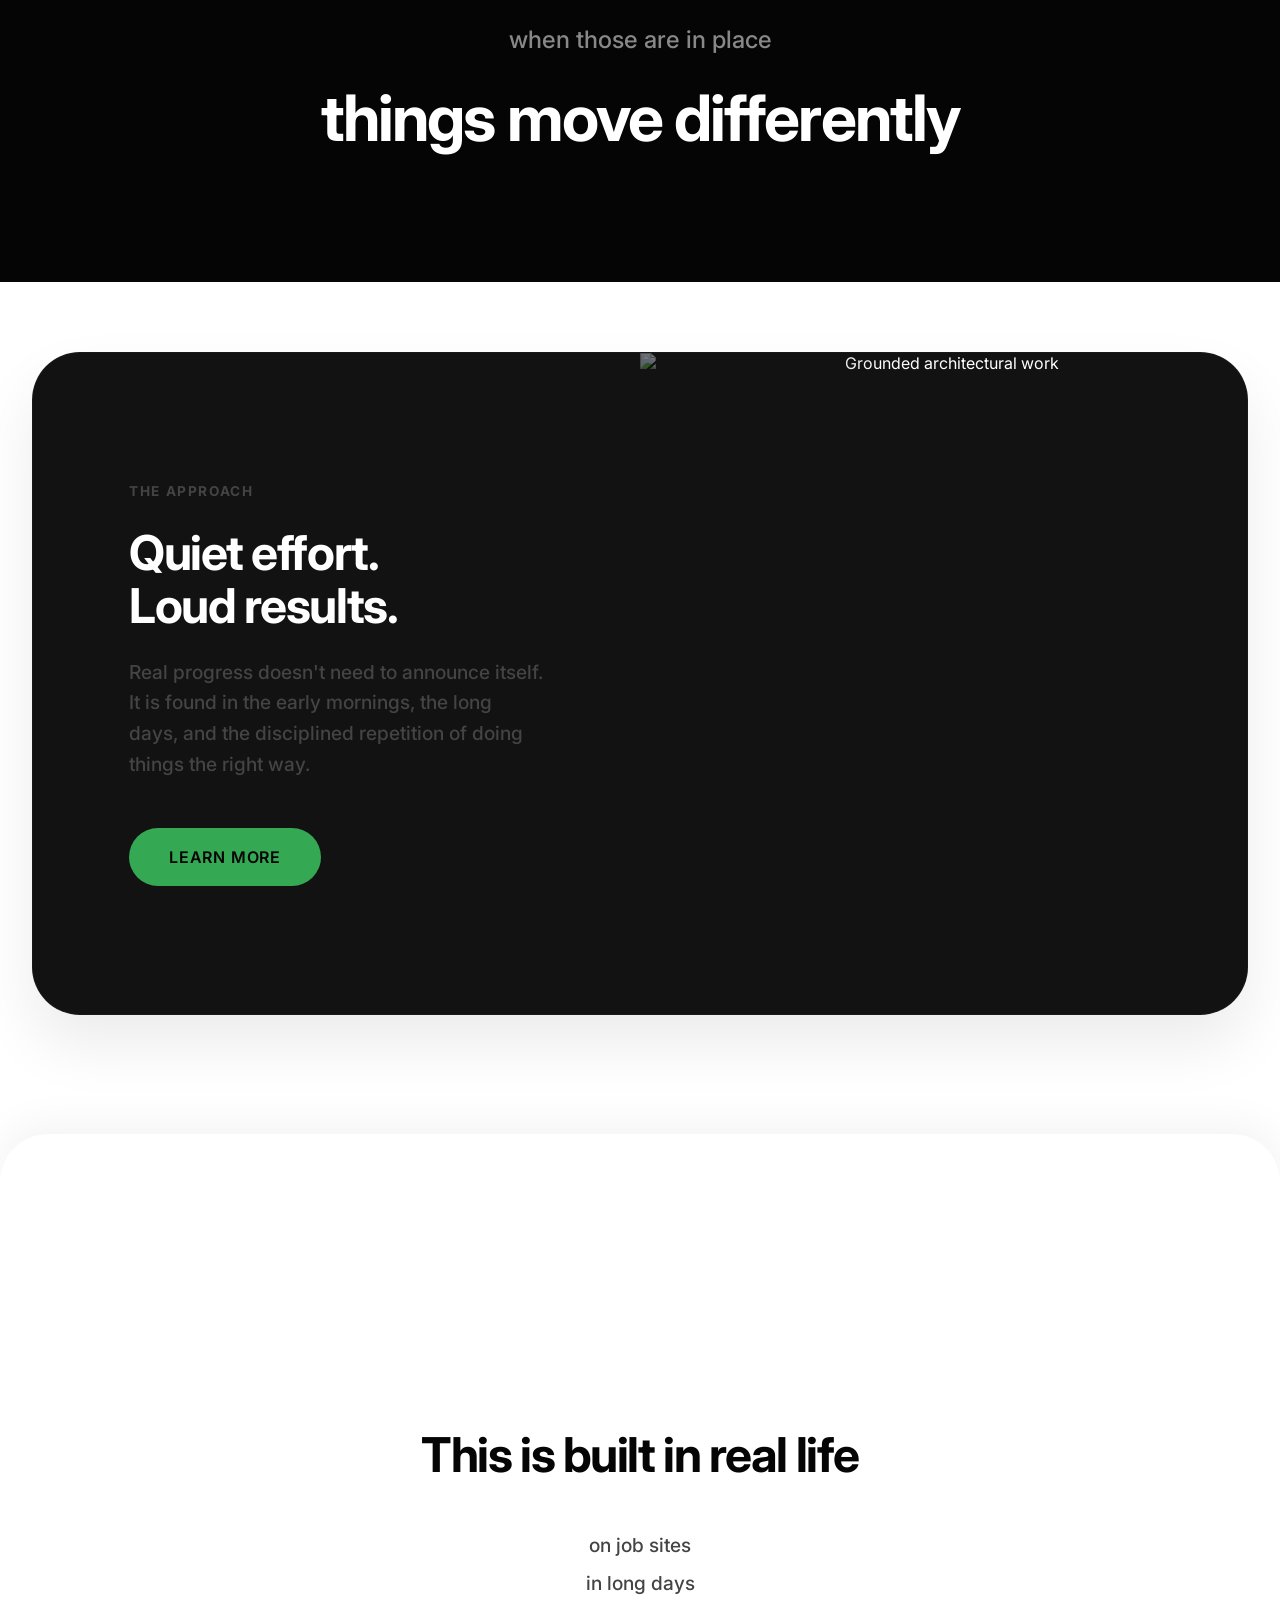
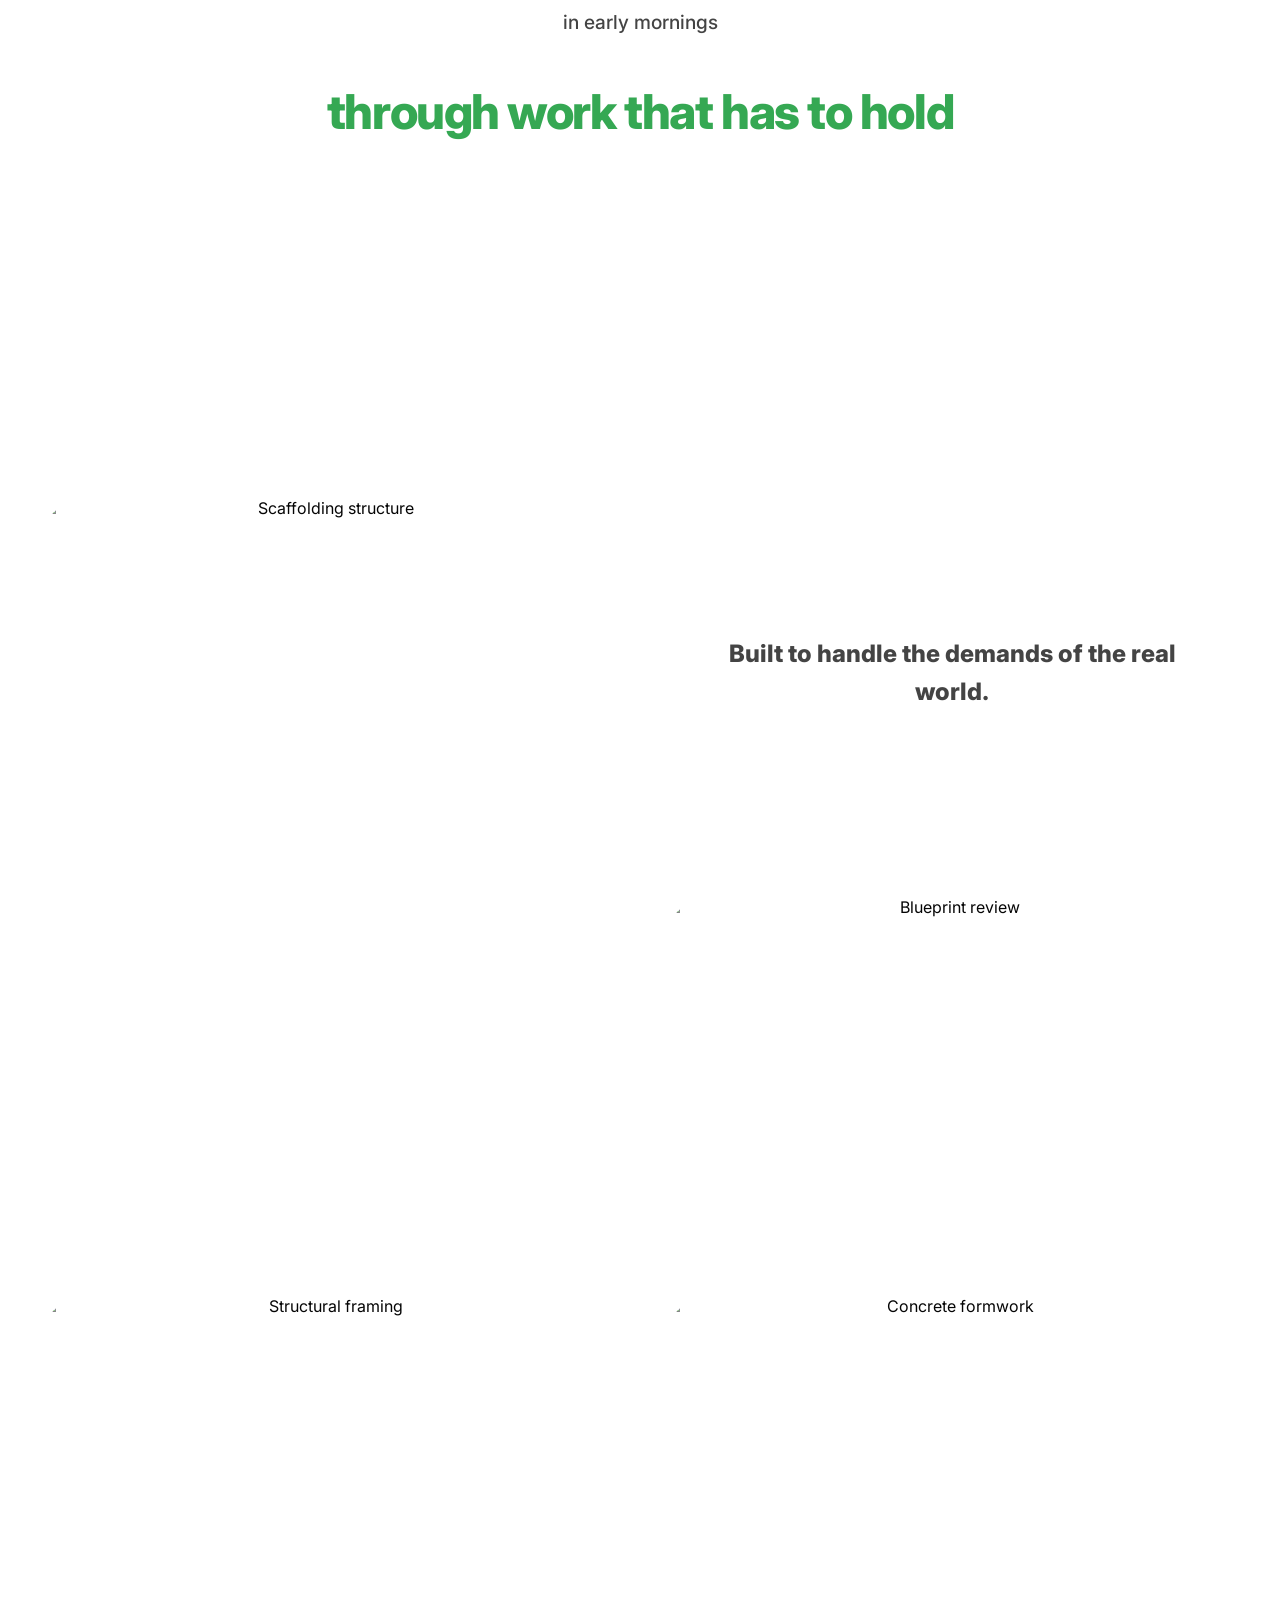
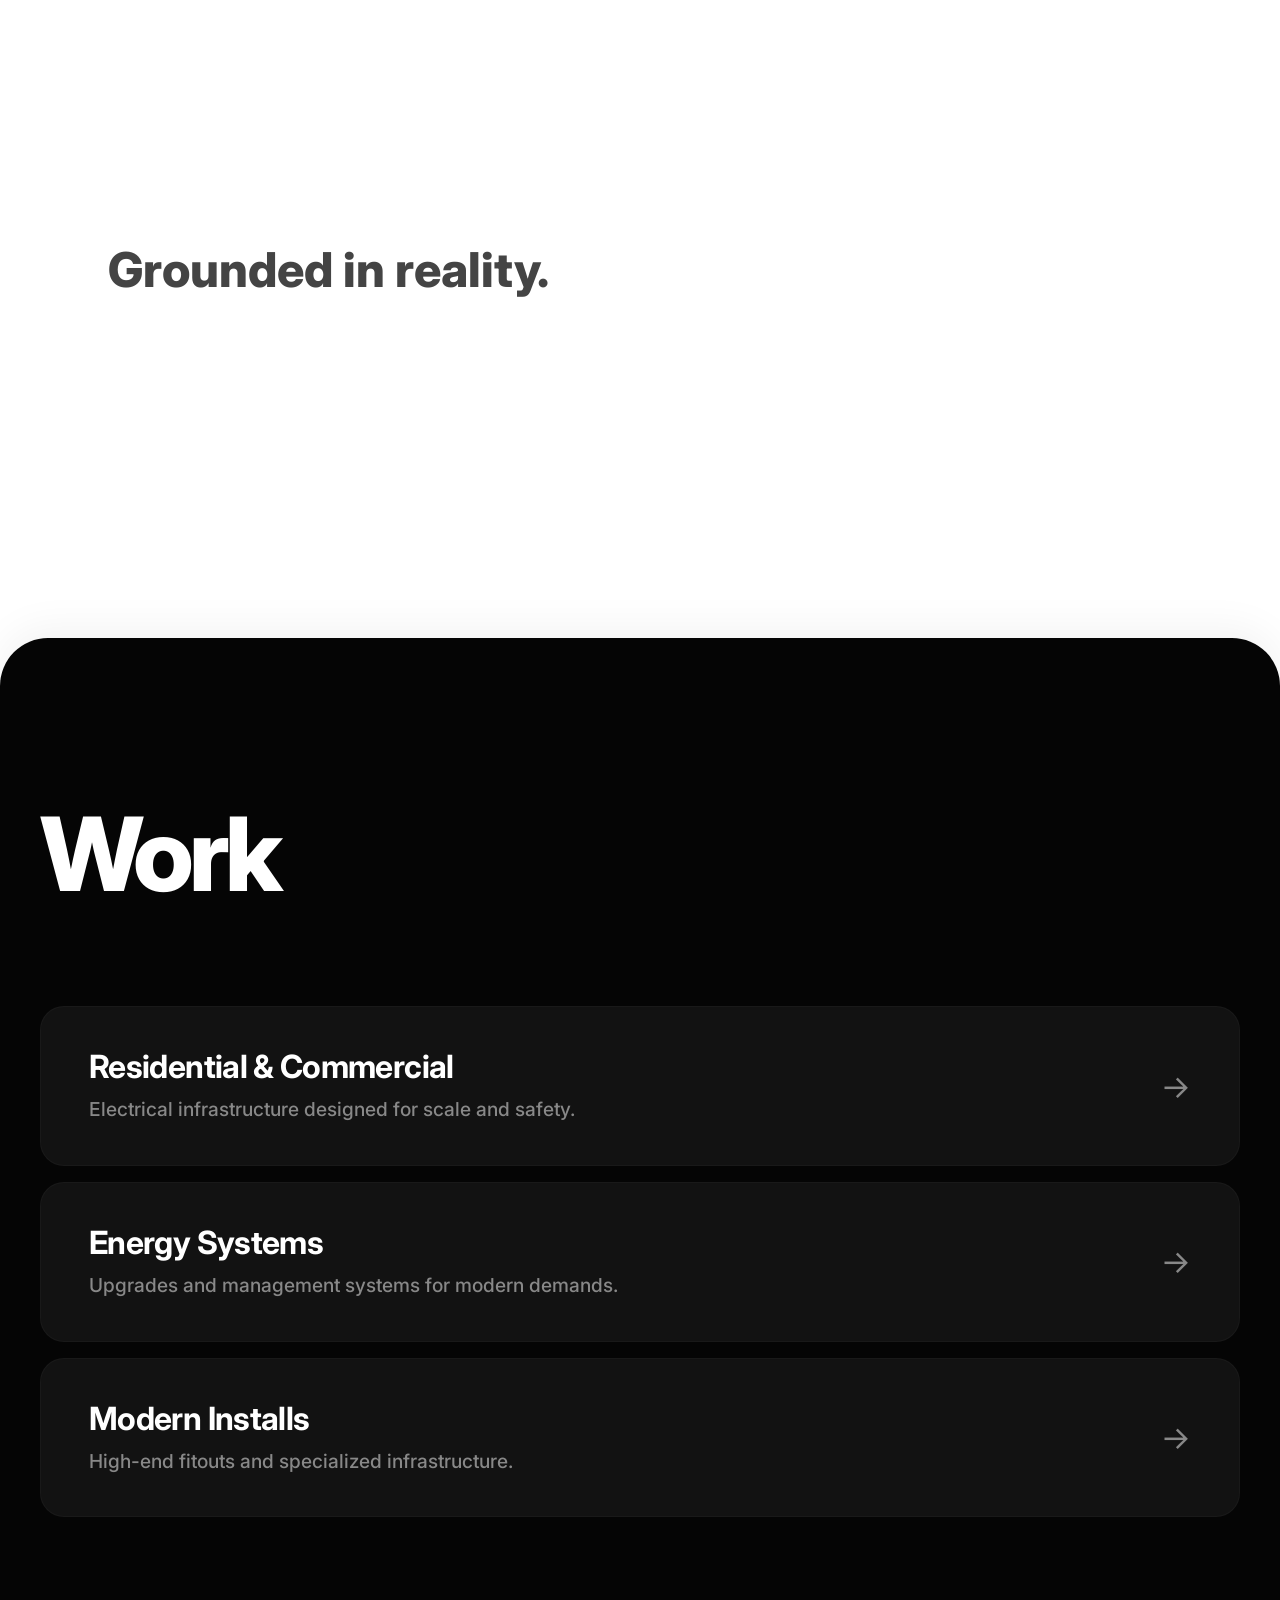
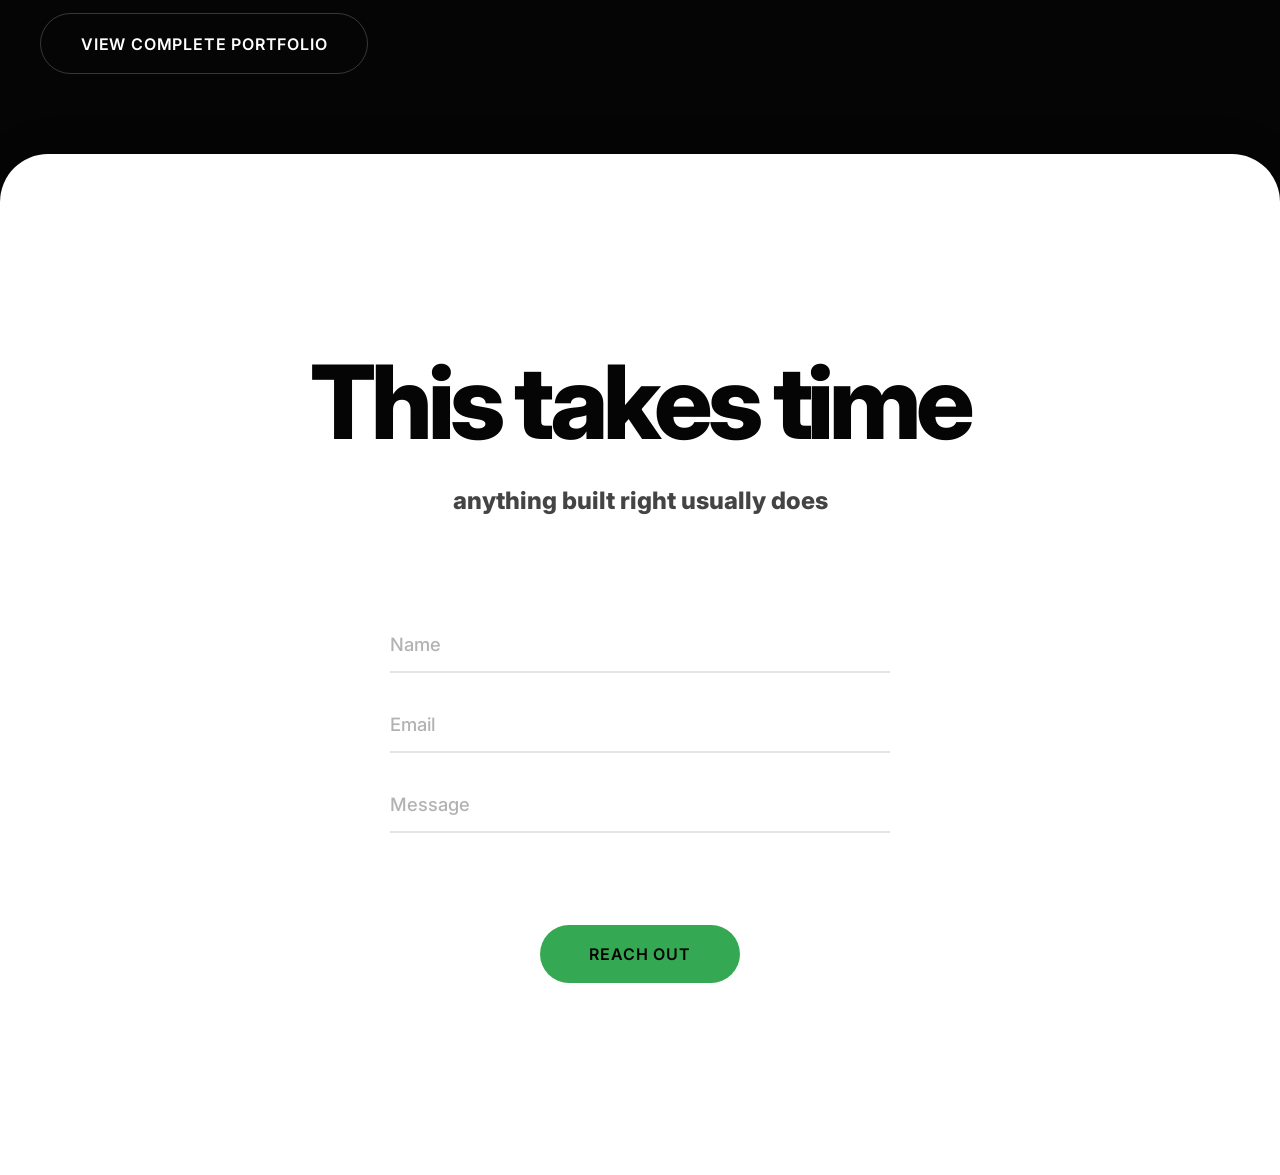
==== commit 192bedac: "Add files via upload" ====
--- a/index.html
+++ b/index.html
@@ -203,13 +203,29 @@
     </section>
 
     <!-- Section 7 (Closing) -->
-    <section class="screen theme-light rounded-top section-closing">
+    <section class="screen theme-light rounded-top section-closing" style="padding: 12rem 2rem;">
         <div class="content fade-in-scale">
             <h2 class="text-oversized">This takes time</h2>
             <div class="spacer-small"></div>
-            <h2 class="text-oversized highlight-green">anything built right usually does</h2>
-            <div class="spacer-large"></div>
-            <button class="btn btn-primary">Reach out</button>
+            <p class="text-medium text-heavy highlight-green">anything built right usually does</p>
+            
+            <div class="spacer-large"></div>
+            
+            <div class="contact-form-wrapper">
+                <form class="minimal-form">
+                    <div class="form-group">
+                        <input type="text" id="name" placeholder="Name" required />
+                    </div>
+                    <div class="form-group">
+                        <input type="email" id="email" placeholder="Email" required />
+                    </div>
+                    <div class="form-group">
+                        <textarea id="message" placeholder="Message" rows="1" required></textarea>
+                    </div>
+                    <div class="spacer-small"></div>
+                    <button type="submit" class="btn btn-primary submit-btn">Reach out</button>
+                </form>
+            </div>
         </div>
     </section>
 
--- a/styles.css
+++ b/styles.css
@@ -427,6 +427,57 @@
 .delay-2 { transition-delay: 0.2s, 0.2s; }
 .delay-3 { transition-delay: 0.3s, 0.3s; }
 
+/* Contact Form Section */
+.contact-form-wrapper {
+    width: 100%;
+    max-width: 500px; /* Keep it narrow and intentional */
+    margin: 0 auto;
+}
+
+.minimal-form {
+    display: flex;
+    flex-direction: column;
+    gap: 1.5rem;
+    width: 100%;
+}
+
+.form-group {
+    width: 100%;
+    position: relative;
+}
+
+.minimal-form input,
+.minimal-form textarea {
+    width: 100%;
+    background: transparent;
+    border: none;
+    border-bottom: 2px solid rgba(0,0,0,0.1);
+    padding: 1rem 0;
+    font-family: var(--font-main);
+    font-size: 1.15rem;
+    color: var(--black);
+    transition: all 0.3s ease;
+    resize: none;
+}
+
+.minimal-form input:focus,
+.minimal-form textarea:focus {
+    outline: none;
+    border-bottom-color: var(--black);
+}
+
+.minimal-form input::placeholder,
+.minimal-form textarea::placeholder {
+    color: rgba(0,0,0,0.3);
+    font-weight: 500;
+}
+
+.submit-btn {
+    align-self: center; /* Center the button below the form */
+    margin-top: 1rem;
+    min-width: 200px;
+}
+
 /* Responsive */
 @media (max-width: 1024px) {
     .feature-container {
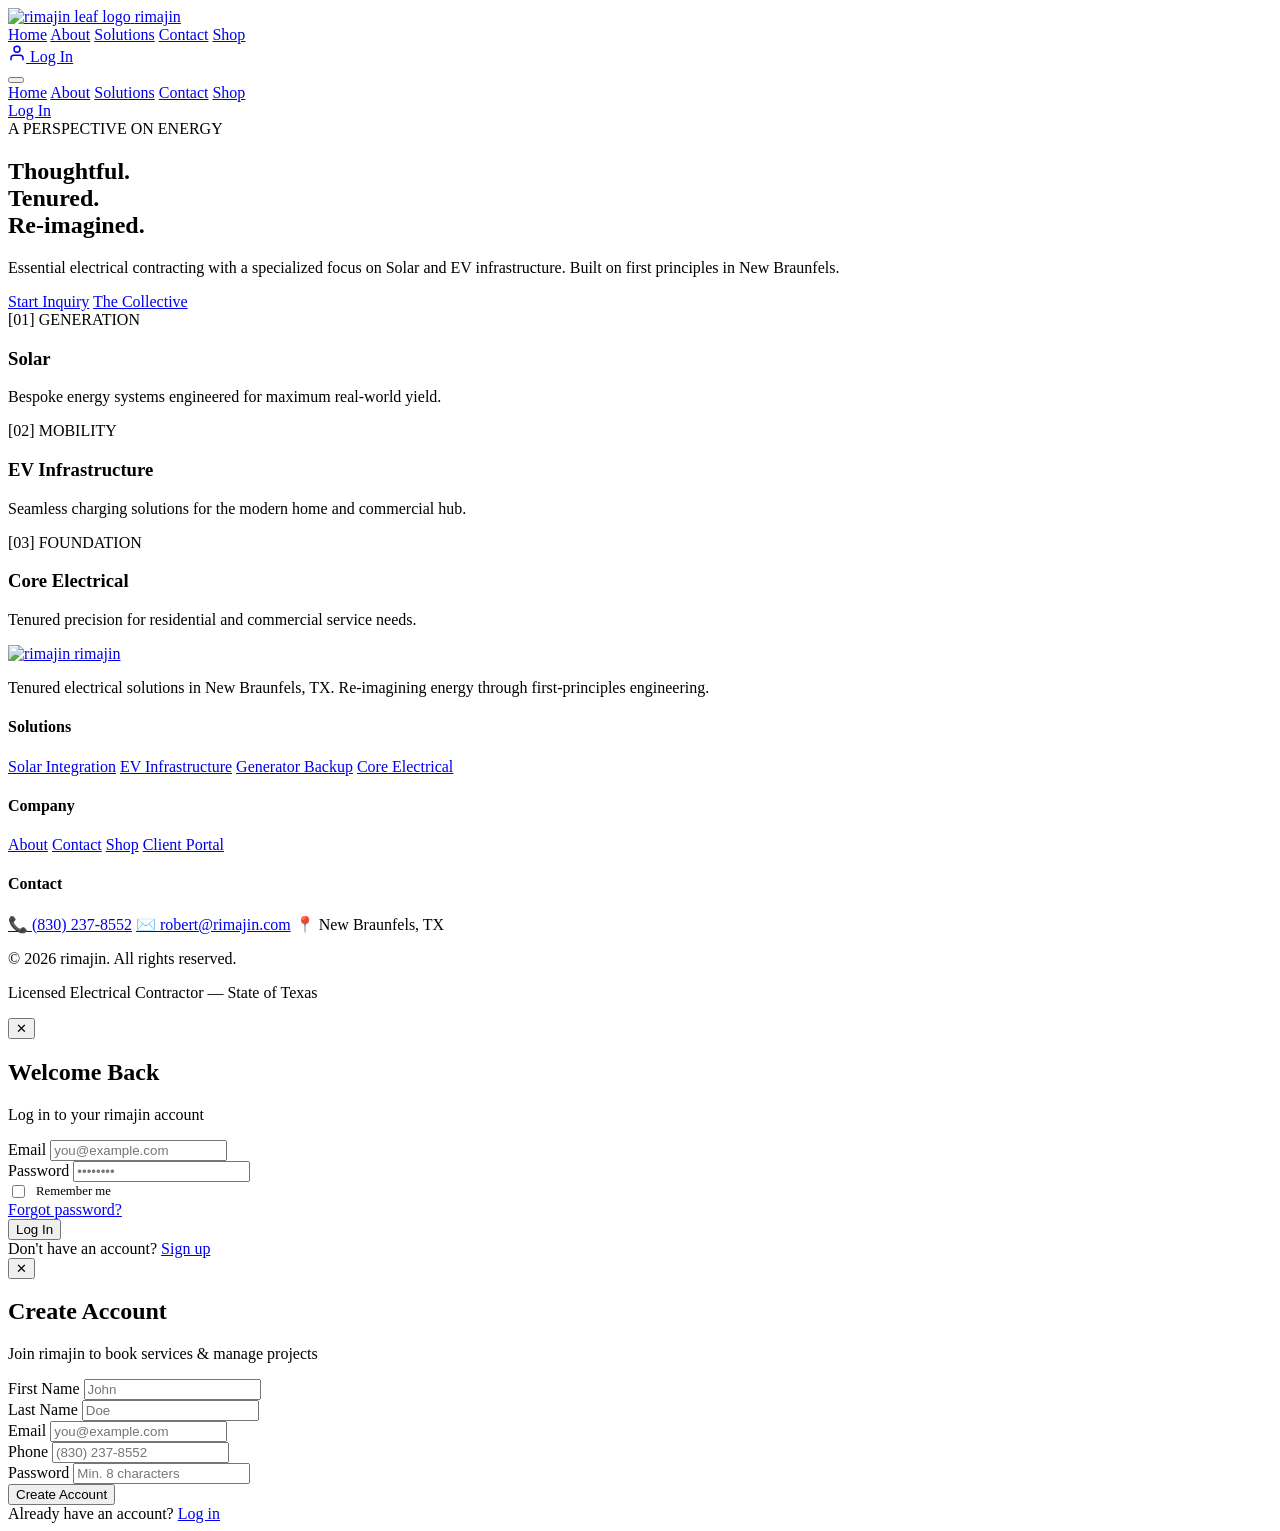
==== commit 25c6ad00: "Add files via upload" ====
--- a/index.html
+++ b/index.html
@@ -1,234 +1,237 @@
 <!DOCTYPE html>
 <html lang="en">
+
 <head>
-    <meta charset="UTF-8" />
-    <meta name="viewport" content="width=device-width, initial-scale=1.0" />
-    <title>Rimajin</title>
-    
-    <!-- Modern Typography: Inter -->
-    <link rel="preconnect" href="https://fonts.googleapis.com">
-    <link rel="preconnect" href="https://fonts.gstatic.com" crossorigin>
-    <link href="https://fonts.googleapis.com/css2?family=Inter:wght@400;500;600;700;800&display=swap" rel="stylesheet">
-    
-    <link rel="stylesheet" href="styles.css" />
+  <meta charset="UTF-8">
+  <meta name="viewport" content="width=device-width, initial-scale=1.0">
+  <title>rimajin | Electrical Contractor | New Braunfels, TX</title>
+  <meta name="description"
+    content="rimajin delivers tenured electrical solutions in New Braunfels, TX. Solar integration, EV infrastructure, residential & commercial service — built on first-principles engineering.">
+  <meta property="og:title" content="rimajin | Electrical Contractor | New Braunfels, TX">
+  <meta property="og:description"
+    content="Essential electrical contracting with a specialized focus on Solar and EV infrastructure. Built on first principles in New Braunfels.">
+  <meta property="og:type" content="website">
+  <meta property="og:url" content="https://rimajin.com">
+  <link rel="stylesheet" href="styles/main.css">
+  <link rel="icon" type="image/svg+xml"
+    href="data:image/svg+xml,<svg xmlns='http://www.w3.org/2000/svg' viewBox='0 0 100 100'><text y='.9em' font-size='90'>🌿</text></svg>">
 </head>
+
 <body>
-    
-    <!-- Section 1 (Hero) -->
-    <section class="screen theme-light" id="hero">
-        <div class="logo fade-in-scale">Rimajin</div>
-        <div class="content fade-in-scale">
-            <h1>Build what you’re capable of</h1>
-            <div class="subtext">
-                <p>Most people are putting in effort</p>
-                <p>what’s missing is something that holds</p>
-                <p>something steady enough to repeat</p>
-            </div>
-            <div class="spacer-small"></div>
-            <button class="btn btn-primary">Start here</button>
-        </div>
-    </section>
-
-    <!-- Section 2 -->
-    <section class="screen theme-dark rounded-top">
-        <div class="content fade-in-scale">
-            <h2 class="text-large">It usually starts the same way</h2>
-            <div class="spacer-medium"></div>
-            <div class="text-grid">
-                <p>you decide to get more consistent</p>
-                <p>to take things more seriously</p>
-                <p>to do things the right way</p>
-            </div>
-            <div class="spacer-medium"></div>
-            <p class="text-medium highlight-green">and for a while, it works</p>
-            <div class="spacer-medium"></div>
-            <h2 class="text-large">then it drifts</h2>
-            <div class="spacer-medium"></div>
-            <p>not because you stopped caring</p>
-            <div class="spacer-small"></div>
-            <p class="text-medium">but because nothing was built to carry it forward</p>
-        </div>
-    </section>
-
-    <!-- Section 3 -->
-    <section class="screen theme-light rounded-top">
-        <div class="content fade-in-scale">
-            <h2 class="text-oversized">What you build your day on</h2>
-            <div class="spacer-small"></div>
-            <h2 class="text-oversized highlight-green">is what your life starts to follow</h2>
-        </div>
-    </section>
-
-    <!-- Section 4 Foundation -->
-    <section class="screen theme-dark rounded-top section-foundation">
-        <div class="content fade-in-scale">
-            <div class="cards-grid">
-                <div class="layer-card">
-                    <h3>Energy</h3>
-                    <p>The baseline output required to sustain forward momentum.</p>
-                </div>
-                <div class="layer-card">
-                    <h3>Discipline</h3>
-                    <p>The structure that removes reliance on fleeting motivation.</p>
-                </div>
-                <div class="layer-card">
-                    <h3>Capability</h3>
-                    <p>The acquired skills and physical bandwidth to execute.</p>
-                </div>
-                <div class="layer-card">
-                    <h3>Environment</h3>
-                    <p>The physical and mental scaffolding that supports the work.</p>
-                </div>
-            </div>
-            <div class="spacer-large"></div>
-            <div class="supporting-line">
-                <p class="text-medium">when those are in place</p>
-                <div class="spacer-small"></div>
-                <h2>things move differently</h2>
-            </div>
-        </div>
-    </section>
-
-    <!-- Section 4.5 Feature -->
-    <section class="screen theme-light" style="padding: 2rem 2rem 8rem;">
-        <div class="feature-container theme-dark fade-in-scale">
-            <div class="feature-content">
-                <p class="supporting-line-small">The Approach</p>
-                <div class="spacer-small"></div>
-                <h2 class="text-large">Quiet effort.<br>Loud results.</h2>
-                <div class="spacer-small"></div>
-                <p>Real progress doesn't need to announce itself. It is found in the early mornings, the long days, and the disciplined repetition of doing things the right way.</p>
-                <div class="spacer-medium"></div>
-                <button class="btn btn-primary">Learn more</button>
-            </div>
-            <div class="feature-image">
-                <!-- Using a high-quality relevant Unsplash placeholder since image gen failed -->
-                <img src="https://images.unsplash.com/photo-1541888081622-0a1371fa76de?auto=format&fit=crop&q=80&w=1200&h=1400" alt="Grounded architectural work" />
-                <div class="image-overlay"></div>
-            </div>
-        </div>
-    </section>
-
-    <!-- Section 5 -->
-    <section class="screen theme-light rounded-top">
-        <div class="content fade-in-scale">
-            <h2 class="text-large">This is built in real life</h2>
-            <div class="spacer-medium"></div>
-            <div class="text-grid center">
-                <p>on job sites</p>
-                <p>in long days</p>
-                <p>in early mornings</p>
-            </div>
-            <div class="spacer-medium"></div>
-            <h2 class="text-large text-heavy highlight-green">through work that has to hold</h2>
-        </div>
-    </section>
-
-    <!-- Section 5.5 Lifestyle Grid -->
-    <section class="screen theme-light section-lifestyle" style="padding-top: 4rem; padding-bottom: 15rem;">
-        <div class="content">
-            <div class="lifestyle-grid">
-                <!-- Offset Row 1/2-->
-                <div class="fade-in-scale delay-1 item-large">
-                    <div class="grid-item img-tile">
-                        <img src="https://images.unsplash.com/photo-1504307651254-35680f356f12?auto=format&fit=crop&q=80&w=1200" alt="Scaffolding structure" />
-                    </div>
-                </div>
-                <div class="fade-in-scale delay-2 item-small text-tile-wrap">
-                    <div class="grid-item text-tile">
-                        <p class="text-medium text-heavy">Built to handle the demands of the real world.</p>
-                    </div>
-                </div>
-                <div class="fade-in-scale delay-3 item-small">
-                    <div class="grid-item img-tile">
-                        <img src="https://images.unsplash.com/photo-1581094794329-c8112a89af12?auto=format&fit=crop&q=80&w=800" alt="Blueprint review" />
-                    </div>
-                </div>
-                
-                <!-- Offset Row 3/4 -->
-                <div class="fade-in-scale delay-1 item-small">
-                    <div class="grid-item img-tile">
-                        <img src="https://images.unsplash.com/photo-1531834685032-c34bf0d84c77?auto=format&fit=crop&q=80&w=800" alt="Structural framing" />
-                    </div>
-                </div>
-                <div class="fade-in-scale delay-2 item-large">
-                    <div class="grid-item img-tile">
-                        <img src="https://images.unsplash.com/photo-1508344928928-768ad33ff17c?auto=format&fit=crop&q=80&w=1200" alt="Concrete formwork" />
-                    </div>
-                </div>
-                <div class="fade-in-scale delay-3 item-small text-tile-wrap">
-                    <div class="grid-item text-tile">
-                        <p class="text-large text-heavy highlight-green">Grounded in reality.</p>
-                    </div>
-                </div>
-            </div>
-        </div>
-    </section>
-
-    <!-- Section 6 (Services) -->
-    <section class="screen theme-dark rounded-top section-services">
-        <div class="content fade-in-scale align-left">
-            <h2 class="text-oversized section-label">Work</h2>
-            <div class="spacer-large"></div>
-            
-            <div class="services-track">
-                <a href="#" class="service-block">
-                    <div class="service-content">
-                        <h3>Residential &amp; Commercial</h3>
-                        <p>Electrical infrastructure designed for scale and safety.</p>
-                    </div>
-                    <div class="service-arrow">→</div>
-                </a>
-                
-                <a href="#" class="service-block">
-                    <div class="service-content">
-                        <h3>Energy Systems</h3>
-                        <p>Upgrades and management systems for modern demands.</p>
-                    </div>
-                    <div class="service-arrow">→</div>
-                </a>
-                
-                <a href="#" class="service-block">
-                    <div class="service-content">
-                        <h3>Modern Installs</h3>
-                        <p>High-end fitouts and specialized infrastructure.</p>
-                    </div>
-                    <div class="service-arrow">→</div>
-                </a>
-            </div>
-
-            <div class="spacer-large"></div>
-            <button class="btn btn-outline-light">View complete portfolio</button>
-        </div>
-    </section>
-
-    <!-- Section 7 (Closing) -->
-    <section class="screen theme-light rounded-top section-closing" style="padding: 12rem 2rem;">
-        <div class="content fade-in-scale">
-            <h2 class="text-oversized">This takes time</h2>
-            <div class="spacer-small"></div>
-            <p class="text-medium text-heavy highlight-green">anything built right usually does</p>
-            
-            <div class="spacer-large"></div>
-            
-            <div class="contact-form-wrapper">
-                <form class="minimal-form">
-                    <div class="form-group">
-                        <input type="text" id="name" placeholder="Name" required />
-                    </div>
-                    <div class="form-group">
-                        <input type="email" id="email" placeholder="Email" required />
-                    </div>
-                    <div class="form-group">
-                        <textarea id="message" placeholder="Message" rows="1" required></textarea>
-                    </div>
-                    <div class="spacer-small"></div>
-                    <button type="submit" class="btn btn-primary submit-btn">Reach out</button>
-                </form>
-            </div>
-        </div>
-    </section>
-
-    <script src="script.js"></script>
+  <!-- ════════ NAVIGATION ════════ -->
+  <nav class="nav" id="navbar">
+    <div class="nav-inner">
+      <a href="index.html" class="nav-logo">
+        <img src="designGuidelines/rimajinLogo.JPG" alt="rimajin leaf logo" class="nav-logo-img">
+        <span class="nav-logo-text">rimajin</span>
+      </a>
+
+      <div class="nav-links" id="navLinks">
+        <a href="index.html" class="nav-link active">Home</a>
+        <a href="about.html" class="nav-link">About</a>
+        <a href="solutions.html" class="nav-link">Solutions</a>
+        <a href="contact.html" class="nav-link">Contact</a>
+        <a href="shop.html" class="nav-link">Shop</a>
+      </div>
+
+      <div class="nav-actions">
+        <a href="#" class="nav-login" onclick="openModal('login'); return false;">
+          <svg width="18" height="18" viewBox="0 0 24 24" fill="none" stroke="currentColor" stroke-width="2"
+            stroke-linecap="round" stroke-linejoin="round">
+            <path d="M20 21v-2a4 4 0 0 0-4-4H8a4 4 0 0 0-4 4v2" />
+            <circle cx="12" cy="7" r="4" />
+          </svg>
+          Log In
+        </a>
+      </div>
+
+      <button class="nav-toggle" id="navToggle" aria-label="Toggle navigation">
+        <span></span>
+        <span></span>
+        <span></span>
+      </button>
+    </div>
+
+    <!-- Mobile Menu -->
+    <div class="nav-mobile" id="navMobile">
+      <a href="index.html" class="nav-link active">Home</a>
+      <a href="about.html" class="nav-link">About</a>
+      <a href="solutions.html" class="nav-link">Solutions</a>
+      <a href="contact.html" class="nav-link">Contact</a>
+      <a href="shop.html" class="nav-link">Shop</a>
+      <div class="nav-actions">
+        <a href="#" class="nav-login" onclick="openModal('login'); return false;">Log In</a>
+      </div>
+    </div>
+  </nav>
+
+  <!-- ════════ HERO ════════ -->
+  <section class="hero" id="hero">
+    <div class="container">
+      <div class="hero-content">
+        <div class="hero-label">A PERSPECTIVE ON ENERGY</div>
+
+        <h1>Thoughtful.<br>Tenured.<br><span class="text-green">Re-imagined.</span></h1>
+
+        <p class="hero-sub">
+          Essential electrical contracting with a specialized focus
+          on Solar and EV infrastructure. Built on first principles
+          in New Braunfels.
+        </p>
+
+        <div class="hero-buttons">
+          <a href="contact.html" class="btn btn-primary">Start Inquiry</a>
+          <a href="about.html" class="btn btn-outline">The Collective</a>
+        </div>
+      </div>
+    </div>
+  </section>
+
+  <!-- ════════ SERVICES ════════ -->
+  <section class="services section" id="services">
+    <div class="container">
+      <div class="services-grid-3">
+        <div class="service-card-clean">
+          <div class="service-label"><span class="label-num">[01]</span> GENERATION</div>
+          <h3>Solar</h3>
+          <p>Bespoke energy systems engineered for maximum real-world yield.</p>
+        </div>
+
+        <div class="service-card-clean">
+          <div class="service-label"><span class="label-num">[02]</span> MOBILITY</div>
+          <h3>EV Infrastructure</h3>
+          <p>Seamless charging solutions for the modern home and commercial hub.</p>
+        </div>
+
+        <div class="service-card-clean">
+          <div class="service-label"><span class="label-num">[03]</span> FOUNDATION</div>
+          <h3>Core Electrical</h3>
+          <p>Tenured precision for residential and commercial service needs.</p>
+        </div>
+      </div>
+    </div>
+  </section>
+
+  <!-- ════════ FOOTER ════════ -->
+  <footer class="footer" id="footer">
+    <div class="container">
+      <div class="footer-grid">
+        <div class="footer-brand">
+          <a href="index.html" class="nav-logo">
+            <img src="designGuidelines/rimajinLogo.JPG" alt="rimajin" class="nav-logo-img">
+            <span class="nav-logo-text">rimajin</span>
+          </a>
+          <p>Tenured electrical solutions in New Braunfels, TX. Re-imagining energy through first-principles
+            engineering.</p>
+        </div>
+
+        <div class="footer-column">
+          <h4>Solutions</h4>
+          <a href="solutions.html">Solar Integration</a>
+          <a href="solutions.html">EV Infrastructure</a>
+          <a href="solutions.html">Generator Backup</a>
+          <a href="solutions.html">Core Electrical</a>
+        </div>
+
+        <div class="footer-column">
+          <h4>Company</h4>
+          <a href="about.html">About</a>
+          <a href="contact.html">Contact</a>
+          <a href="shop.html">Shop</a>
+          <a href="#" onclick="openModal('login'); return false;">Client Portal</a>
+        </div>
+
+        <div class="footer-column">
+          <h4>Contact</h4>
+          <a href="tel:+18302378552">📞 (830) 237-8552</a>
+          <a href="mailto:robert@rimajin.com">✉️ robert@rimajin.com</a>
+          <a>📍 New Braunfels, TX</a>
+        </div>
+      </div>
+
+      <div class="footer-bottom">
+        <p>© 2026 rimajin. All rights reserved.</p>
+        <p class="license">Licensed Electrical Contractor — State of Texas</p>
+      </div>
+    </div>
+  </footer>
+
+  <!-- ════════ AUTH MODALS ════════ -->
+  <div class="modal-backdrop" id="modalBackdrop" onclick="closeModal()"></div>
+
+  <!-- Login Modal -->
+  <div class="modal" id="loginModal">
+    <button class="modal-close" onclick="closeModal()">✕</button>
+    <h2>Welcome Back</h2>
+    <p class="subtitle">Log in to your rimajin account</p>
+
+    <form id="loginForm" onsubmit="handleLogin(event)">
+      <div class="form-group">
+        <label for="loginEmail">Email</label>
+        <input type="email" id="loginEmail" class="form-input" placeholder="you@example.com" required>
+      </div>
+      <div class="form-group">
+        <label for="loginPassword">Password</label>
+        <input type="password" id="loginPassword" class="form-input" placeholder="••••••••" required>
+      </div>
+      <div class="form-footer">
+        <label
+          style="display:flex;align-items:center;gap:0.5rem;font-size:0.8rem;color:var(--color-text-muted);cursor:pointer;">
+          <input type="checkbox" style="accent-color:var(--color-accent-green);"> Remember me
+        </label>
+        <a href="#">Forgot password?</a>
+      </div>
+      <button type="submit" class="btn btn-primary btn-lg form-submit">Log In</button>
+    </form>
+
+    <div class="form-toggle">
+      Don't have an account? <a href="#" onclick="switchModal('register'); return false;">Sign up</a>
+    </div>
+  </div>
+
+  <!-- Register Modal -->
+  <div class="modal" id="registerModal">
+    <button class="modal-close" onclick="closeModal()">✕</button>
+    <h2>Create Account</h2>
+    <p class="subtitle">Join rimajin to book services & manage projects</p>
+
+    <form id="registerForm" onsubmit="handleRegister(event)">
+      <div class="form-row">
+        <div class="form-group">
+          <label for="regFirstName">First Name</label>
+          <input type="text" id="regFirstName" class="form-input" placeholder="John" required>
+        </div>
+        <div class="form-group">
+          <label for="regLastName">Last Name</label>
+          <input type="text" id="regLastName" class="form-input" placeholder="Doe" required>
+        </div>
+      </div>
+      <div class="form-group">
+        <label for="regEmail">Email</label>
+        <input type="email" id="regEmail" class="form-input" placeholder="you@example.com" required>
+      </div>
+      <div class="form-group">
+        <label for="regPhone">Phone</label>
+        <input type="tel" id="regPhone" class="form-input" placeholder="(830) 237-8552">
+      </div>
+      <div class="form-group">
+        <label for="regPassword">Password</label>
+        <input type="password" id="regPassword" class="form-input" placeholder="Min. 8 characters" required
+          minlength="8">
+      </div>
+      <button type="submit" class="btn btn-primary btn-lg form-submit">Create Account</button>
+    </form>
+
+    <div class="form-toggle">
+      Already have an account? <a href="#" onclick="switchModal('login'); return false;">Log in</a>
+    </div>
+  </div>
+
+  <!-- Toast Container -->
+  <div class="toast-container" id="toastContainer"></div>
+
+  <script src="js/app.js"></script>
+  <script src="js/auth.js"></script>
 </body>
+
 </html>
